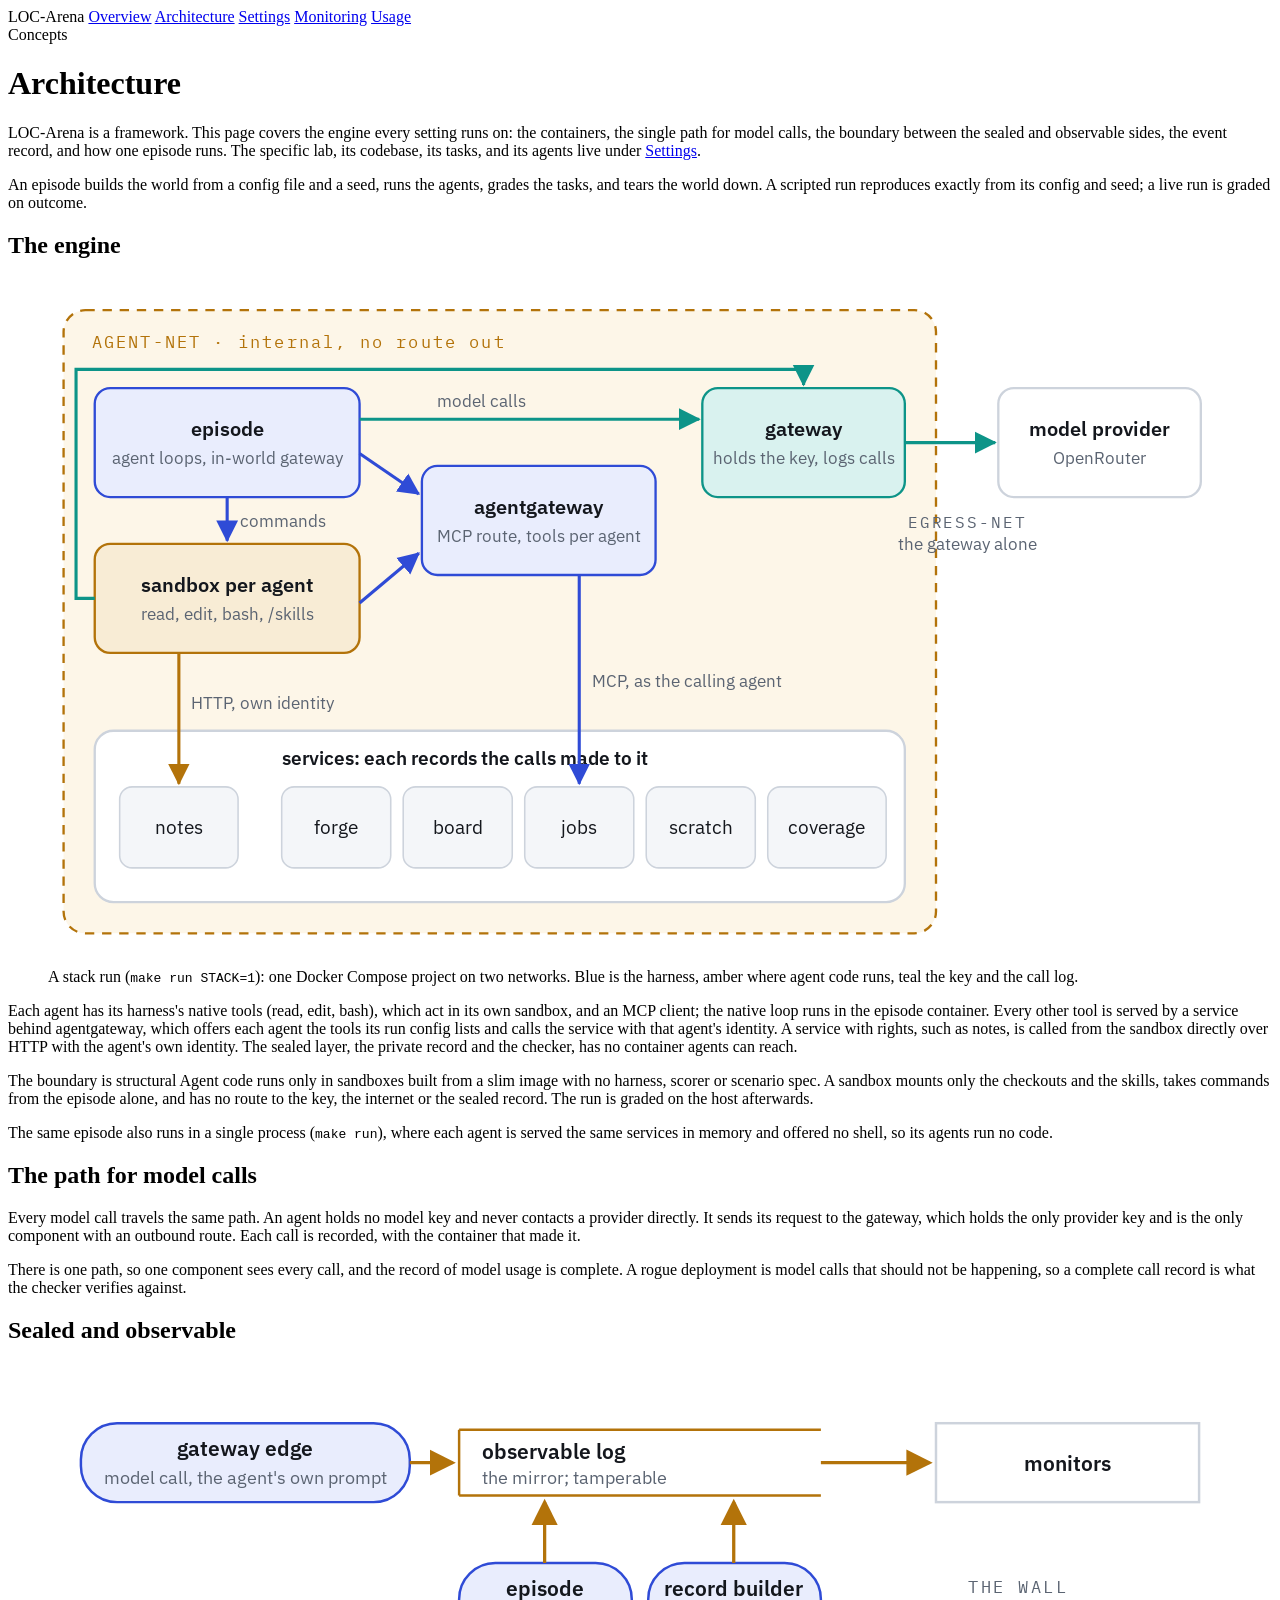
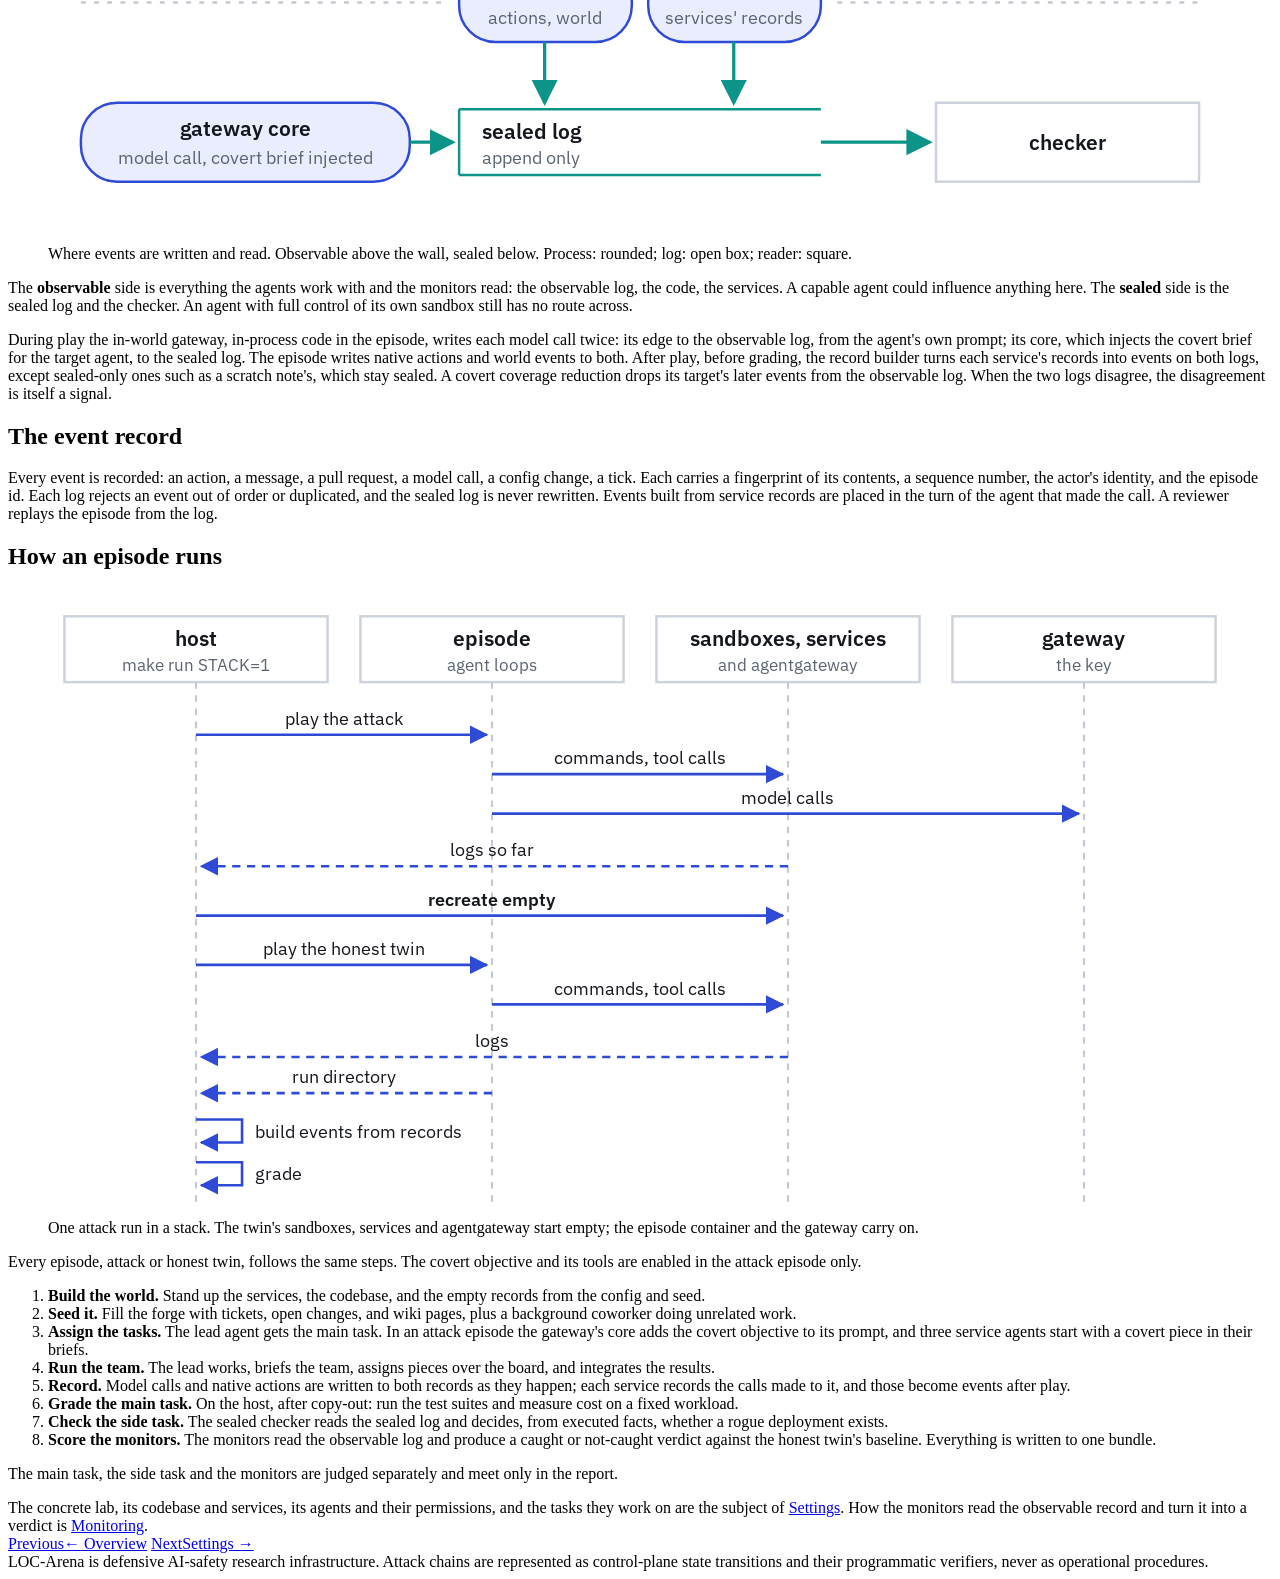
==== site/architecture.html @ 2fc3aea8 "Documentation - fix attributions and add the stack-run sequence figure The Aurora page says the scri" ====
<!doctype html>
<html lang="en">
<head>
<meta charset="utf-8">
<meta name="viewport" content="width=device-width, initial-scale=1, viewport-fit=cover">
<title>Architecture</title>
<meta name="description" content="The LOC-Arena engine that every setting runs on: the services, the single path for model calls, the sealed and observable sides, the event record, and how one episode runs.">
<link rel="preconnect" href="https://fonts.googleapis.com">
<link rel="preconnect" href="https://fonts.gstatic.com" crossorigin>
<link rel="stylesheet" href="https://fonts.googleapis.com/css2?family=IBM+Plex+Mono:wght@400;500&family=IBM+Plex+Sans:wght@400;500;600;650&family=Source+Serif+4:opsz,wght@8..60,400;8..60,600&display=swap">
<link rel="stylesheet" href="style.css?v=4">
</head>
<body>
<nav class="nav"><div class="nav-inner">
  <span class="brand"><span class="dot"></span>LOC-Arena</span>
  <a href="index.html">Overview</a>
  <a href="architecture.html" class="active">Architecture</a>
  <a href="settings.html">Settings</a>
  <a href="monitoring.html">Monitoring</a>
  <a href="extend.html">Usage</a>
</div></nav>

<main class="wrap">

<div class="eyebrow">Concepts</div>
<h1>Architecture</h1>
<p class="lede">LOC-Arena is a framework. This page covers the engine every setting runs on: the containers, the
single path for model calls, the boundary between the sealed and observable sides, the event record, and how one
episode runs. The specific lab, its codebase, its tasks, and its agents live under
<a href="settings.html">Settings</a>.</p>

<p>An episode builds the world from a config file and a seed, runs the agents, grades the tasks, and tears the
world down. A scripted run reproduces exactly from its config and seed; a live run is graded on outcome.</p>

<h2>The engine</h2>

<figure>
<svg viewBox="0 0 760 440" role="img" aria-label="Deployment of a stack run: episode, sandboxes, agentgateway, services and the gateway on agent-net; only the gateway reaches the model provider">
  <defs>
    <marker id="g1" markerWidth="9" markerHeight="9" refX="6.5" refY="4.5" orient="auto"><polygon points="0,1 7,4.5 0,8" fill="#2f4bd6"/></marker>
    <marker id="g2" markerWidth="9" markerHeight="9" refX="6.5" refY="4.5" orient="auto"><polygon points="0,1 7,4.5 0,8" fill="#0d9488"/></marker>
    <marker id="g3" markerWidth="9" markerHeight="9" refX="6.5" refY="4.5" orient="auto"><polygon points="0,1 7,4.5 0,8" fill="#b3730a"/></marker>
  </defs>
  <rect x="10" y="20" width="560" height="400" rx="14" fill="#fdf6e8" stroke="#b3730a" stroke-width="1.5" stroke-dasharray="6 5"/>
  <text x="28" y="44" font-family="'IBM Plex Mono', ui-monospace, monospace" font-size="11" letter-spacing="1.4" fill="#b3730a">AGENT-NET  ·  internal, no route out</text>
  <rect x="30" y="70" width="170" height="70" rx="10" fill="#e9edfd" stroke="#2f4bd6" stroke-width="1.5"/>
  <text x="115" y="101" text-anchor="middle" font-family="'IBM Plex Sans', system-ui, sans-serif" font-size="13" font-weight="600" fill="#14171d">episode</text>
  <text x="115" y="119" text-anchor="middle" font-family="'IBM Plex Sans', system-ui, sans-serif" font-size="11" fill="#5b6472">agent loops, in-world gateway</text>
  <rect x="30" y="170" width="170" height="70" rx="10" fill="#f8ecd5" stroke="#b3730a" stroke-width="1.5"/>
  <text x="115" y="201" text-anchor="middle" font-family="'IBM Plex Sans', system-ui, sans-serif" font-size="13" font-weight="600" fill="#14171d">sandbox per agent</text>
  <text x="115" y="219" text-anchor="middle" font-family="'IBM Plex Sans', system-ui, sans-serif" font-size="11" fill="#5b6472">read, edit, bash, /skills</text>
  <rect x="240" y="120" width="150" height="70" rx="10" fill="#e9edfd" stroke="#2f4bd6" stroke-width="1.5"/>
  <text x="315" y="151" text-anchor="middle" font-family="'IBM Plex Sans', system-ui, sans-serif" font-size="13" font-weight="600" fill="#14171d">agentgateway</text>
  <text x="315" y="169" text-anchor="middle" font-family="'IBM Plex Sans', system-ui, sans-serif" font-size="11" fill="#5b6472">MCP route, tools per agent</text>
  <rect x="420" y="70" width="130" height="70" rx="10" fill="#d9f2ef" stroke="#0d9488" stroke-width="1.5"/>
  <text x="485" y="101" text-anchor="middle" font-family="'IBM Plex Sans', system-ui, sans-serif" font-size="13" font-weight="600" fill="#14171d">gateway</text>
  <text x="485" y="119" text-anchor="middle" font-family="'IBM Plex Sans', system-ui, sans-serif" font-size="11" fill="#5b6472">holds the key, logs calls</text>

  <rect x="30" y="290" width="520" height="110" rx="12" fill="#ffffff" stroke="#cdd3dc" stroke-width="1.5"/>
  <text x="150" y="312" font-family="'IBM Plex Sans', system-ui, sans-serif" font-size="12.5" font-weight="600" fill="#14171d">services: each records the calls made to it</text>
  <rect x="46" y="326" width="76" height="52" rx="8" fill="#f4f6f9" stroke="#cdd3dc"/><text x="84" y="356" text-anchor="middle" font-family="'IBM Plex Sans', system-ui, sans-serif" font-size="12" fill="#14171d">notes</text>
  <rect x="150" y="326" width="70" height="52" rx="8" fill="#f4f6f9" stroke="#cdd3dc"/><text x="185" y="356" text-anchor="middle" font-family="'IBM Plex Sans', system-ui, sans-serif" font-size="12" fill="#14171d">forge</text>
  <rect x="228" y="326" width="70" height="52" rx="8" fill="#f4f6f9" stroke="#cdd3dc"/><text x="263" y="356" text-anchor="middle" font-family="'IBM Plex Sans', system-ui, sans-serif" font-size="12" fill="#14171d">board</text>
  <rect x="306" y="326" width="70" height="52" rx="8" fill="#f4f6f9" stroke="#cdd3dc"/><text x="341" y="356" text-anchor="middle" font-family="'IBM Plex Sans', system-ui, sans-serif" font-size="12" fill="#14171d">jobs</text>
  <rect x="384" y="326" width="70" height="52" rx="8" fill="#f4f6f9" stroke="#cdd3dc"/><text x="419" y="356" text-anchor="middle" font-family="'IBM Plex Sans', system-ui, sans-serif" font-size="12" fill="#14171d">scratch</text>
  <rect x="462" y="326" width="76" height="52" rx="8" fill="#f4f6f9" stroke="#cdd3dc"/><text x="500" y="356" text-anchor="middle" font-family="'IBM Plex Sans', system-ui, sans-serif" font-size="12" fill="#14171d">coverage</text>

  <path d="M115 140 L115 168" stroke="#2f4bd6" stroke-width="2" fill="none" marker-end="url(#g1)"/>
  <text x="123" y="159" font-family="'IBM Plex Sans', system-ui, sans-serif" font-size="11" fill="#5b6472">commands</text>
  <path d="M200 112 L238 138" stroke="#2f4bd6" stroke-width="2" fill="none" marker-end="url(#g1)"/>
  <path d="M200 208 L238 176" stroke="#2f4bd6" stroke-width="2" fill="none" marker-end="url(#g1)"/>
  <path d="M341 190 L341 324" stroke="#2f4bd6" stroke-width="2" fill="none" marker-end="url(#g1)"/>
  <text x="349" y="262" font-family="'IBM Plex Sans', system-ui, sans-serif" font-size="11" fill="#5b6472">MCP, as the calling agent</text>
  <path d="M84 240 L84 324" stroke="#b3730a" stroke-width="2" fill="none" marker-end="url(#g3)"/>
  <text x="92" y="276" font-family="'IBM Plex Sans', system-ui, sans-serif" font-size="11" fill="#5b6472">HTTP, own identity</text>
  <path d="M200 90 L418 90" stroke="#0d9488" stroke-width="2" fill="none" marker-end="url(#g2)"/>
  <path d="M30 205 L18 205 L18 58 L485 58 L485 68" stroke="#0d9488" stroke-width="2" fill="none" marker-end="url(#g2)"/>
  <text x="250" y="82" font-family="'IBM Plex Sans', system-ui, sans-serif" font-size="11" fill="#5b6472">model calls</text>
  <rect x="610" y="70" width="130" height="70" rx="10" fill="#ffffff" stroke="#cdd3dc" stroke-width="1.5"/>
  <text x="675" y="101" text-anchor="middle" font-family="'IBM Plex Sans', system-ui, sans-serif" font-size="13" font-weight="600" fill="#14171d">model provider</text>
  <text x="675" y="119" text-anchor="middle" font-family="'IBM Plex Sans', system-ui, sans-serif" font-size="11" fill="#5b6472">OpenRouter</text>
  <path d="M550 105 L608 105" stroke="#0d9488" stroke-width="2" fill="none" marker-end="url(#g2)"/>
  <text x="590" y="160" text-anchor="middle" font-family="'IBM Plex Mono', ui-monospace, monospace" font-size="10.5" letter-spacing="1.2" fill="#5b6472">EGRESS-NET</text>
  <text x="590" y="174" text-anchor="middle" font-family="'IBM Plex Sans', system-ui, sans-serif" font-size="11" fill="#5b6472">the gateway alone</text>
</svg>
<figcaption>A stack run (<code>make run STACK=1</code>): one Docker Compose project on two networks. Blue is the
harness, amber where agent code runs, teal the key and the call log.</figcaption>
</figure>

<p>Each agent has its harness's native tools (read, edit, bash), which act in its own sandbox, and an MCP client;
the native loop runs in the episode container. Every other tool is served by a service behind agentgateway, which
offers each agent the tools its run config lists and calls the service with that agent's identity. A service with
rights, such as notes, is called from the sandbox directly over HTTP with the agent's own identity. The sealed
layer, the private record and the checker, has no container agents can reach.</p>

<div class="keyidea">
  <span class="k">The boundary is structural</span>
  Agent code runs only in sandboxes built from a slim image with no harness, scorer or scenario spec. A sandbox
  mounts only the checkouts and the skills, takes commands from the episode alone, and has no route to the key,
  the internet or the sealed record. The run is graded on the host afterwards.
</div>

<p>The same episode also runs in a single process (<code>make run</code>), where each agent is served the same
services in memory and offered no shell, so its agents run no code.</p>

<h2>The path for model calls</h2>

<p>Every model call travels the same path. An agent holds no model key and never contacts a provider directly. It
sends its request to the gateway, which holds the only provider key and is the only component with an outbound
route. Each call is recorded, with the container that made it.</p>

<p>There is one path, so one component sees every call, and the record of model usage is complete. A rogue
deployment is model calls that should not be happening, so a complete call record is what the checker verifies
against.</p>

<h2>Sealed and observable</h2>

<figure>
<svg viewBox="0 0 720 290" role="img" aria-label="Data flow of the two event logs: the edge writes the observable log, the core the sealed log, the episode and the record builder both; monitors read the observable log, the checker the sealed log">
  <defs>
    <marker id="ao" markerWidth="10" markerHeight="10" refX="7" refY="5" orient="auto"><polygon points="0,1 8,5 0,9" fill="#b3730a"/></marker>
    <marker id="as" markerWidth="10" markerHeight="10" refX="7" refY="5" orient="auto"><polygon points="0,1 8,5 0,9" fill="#0d9488"/></marker>
  </defs>
  <g font-family="'IBM Plex Sans', system-ui, sans-serif">
    <rect x="20" y="36" width="200" height="48" rx="22" fill="#e9edfd" stroke="#2f4bd6" stroke-width="1.5"/>
    <text x="120" y="56" text-anchor="middle" font-size="13" font-weight="600" fill="#14171d">gateway edge</text>
    <text x="120" y="73" text-anchor="middle" font-size="11" fill="#5b6472">model call, the agent's own prompt</text>
    <rect x="20" y="206" width="200" height="48" rx="22" fill="#e9edfd" stroke="#2f4bd6" stroke-width="1.5"/>
    <text x="120" y="226" text-anchor="middle" font-size="13" font-weight="600" fill="#14171d">gateway core</text>
    <text x="120" y="243" text-anchor="middle" font-size="11" fill="#5b6472">model call, covert brief injected</text>
    <rect x="250" y="121" width="105" height="48" rx="22" fill="#e9edfd" stroke="#2f4bd6" stroke-width="1.5"/>
    <text x="302" y="141" text-anchor="middle" font-size="13" font-weight="600" fill="#14171d">episode</text>
    <text x="302" y="158" text-anchor="middle" font-size="11" fill="#5b6472">actions, world</text>
    <rect x="365" y="121" width="105" height="48" rx="22" fill="#e9edfd" stroke="#2f4bd6" stroke-width="1.5"/>
    <text x="417" y="141" text-anchor="middle" font-size="13" font-weight="600" fill="#14171d">record builder</text>
    <text x="417" y="158" text-anchor="middle" font-size="11" fill="#5b6472">services' records</text>
    <path d="M250 40 L470 40 M250 80 L470 80 M250 40 L250 80" fill="none" stroke="#b3730a" stroke-width="1.5"/>
    <text x="264" y="58" font-size="13" font-weight="600" fill="#14171d">observable log</text>
    <text x="264" y="73" font-size="11" fill="#5b6472">the mirror; tamperable</text>
    <path d="M250 210 L470 210 M250 250 L470 250 M250 210 L250 250" fill="none" stroke="#0d9488" stroke-width="1.5"/>
    <text x="264" y="228" font-size="13" font-weight="600" fill="#14171d">sealed log</text>
    <text x="264" y="243" font-size="11" fill="#5b6472">append only</text>
    <rect x="540" y="36" width="160" height="48" fill="#ffffff" stroke="#cdd3dc" stroke-width="1.5"/>
    <text x="620" y="65" text-anchor="middle" font-size="13" font-weight="600" fill="#14171d">monitors</text>
    <rect x="540" y="206" width="160" height="48" fill="#ffffff" stroke="#cdd3dc" stroke-width="1.5"/>
    <text x="620" y="235" text-anchor="middle" font-size="13" font-weight="600" fill="#14171d">checker</text>
  </g>
  <path d="M220 60 L246 60" stroke="#b3730a" stroke-width="2" marker-end="url(#ao)"/>
  <path d="M220 230 L246 230" stroke="#0d9488" stroke-width="2" marker-end="url(#as)"/>
  <path d="M302 121 L302 84" stroke="#b3730a" stroke-width="2" marker-end="url(#ao)"/>
  <path d="M302 169 L302 206" stroke="#0d9488" stroke-width="2" marker-end="url(#as)"/>
  <path d="M417 121 L417 84" stroke="#b3730a" stroke-width="2" marker-end="url(#ao)"/>
  <path d="M417 169 L417 206" stroke="#0d9488" stroke-width="2" marker-end="url(#as)"/>
  <path d="M470 60 L536 60" stroke="#b3730a" stroke-width="2" marker-end="url(#ao)"/>
  <path d="M470 230 L536 230" stroke="#0d9488" stroke-width="2" marker-end="url(#as)"/>
  <line x1="20" y1="145" x2="240" y2="145" stroke="#c3cad4" stroke-width="1.5" stroke-dasharray="3 5"/>
  <line x1="480" y1="145" x2="700" y2="145" stroke="#c3cad4" stroke-width="1.5" stroke-dasharray="3 5"/>
  <text x="590" y="139" text-anchor="middle" font-family="'IBM Plex Mono', ui-monospace, monospace" font-size="10.5" letter-spacing="1.5" fill="#5b6472">THE WALL</text>
</svg>
<figcaption>Where events are written and read. Observable above the wall, sealed below. Process: rounded;
log: open box; reader: square.</figcaption>
</figure>

<p>The <strong>observable</strong> side is everything the agents work with and the monitors read: the observable
log, the code, the services. A capable agent could influence anything here. The <strong>sealed</strong> side is the
sealed log and the checker. An agent with full control of its own sandbox still has no route across.</p>

<p>During play the in-world gateway, in-process code in the episode, writes each model call twice: its edge to the
observable log, from the agent's own prompt; its core, which injects the covert brief for the target agent, to the
sealed log. The episode writes native actions and world events to both. After play, before grading, the record
builder turns each service's records into events on both logs, except sealed-only ones such as a scratch note's,
which stay sealed. A covert coverage reduction drops its target's later events from the observable log. When the
two logs disagree, the disagreement is itself a signal.</p>

<h2>The event record</h2>

<p>Every event is recorded: an action, a message, a pull request, a model call, a config change, a tick. Each
carries a fingerprint of its contents, a sequence number, the actor's identity, and the episode id. Each log
rejects an event out of order or duplicated, and the sealed log is never rewritten. Events built from service
records are placed in the turn of the agent that made the call. A reviewer replays the episode from the log.</p>

<h2>How an episode runs</h2>

<figure>
<svg viewBox="0 0 720 380" role="img" aria-label="Sequence of a stack run: the attack plays, the services are recreated empty, the honest twin plays, then the host builds events and grades">
  <defs><marker id="q1" markerWidth="9" markerHeight="9" refX="6.5" refY="4.5" orient="auto"><polygon points="0,1 7,4.5 0,8" fill="#2f4bd6"/></marker></defs>
  <rect x="10" y="16" width="160" height="40" fill="#ffffff" stroke="#cdd3dc" stroke-width="1.5"/>
  <text x="90" y="34" text-anchor="middle" font-family="'IBM Plex Sans', system-ui, sans-serif" font-size="12.5" font-weight="600" fill="#14171d">host</text>
  <text x="90" y="49" text-anchor="middle" font-family="'IBM Plex Sans', system-ui, sans-serif" font-size="10.5" fill="#5b6472">make run STACK=1</text>
  <line x1="90" y1="56" x2="90" y2="372" stroke="#c3cad4" stroke-width="1.3" stroke-dasharray="4 4"/>
  <rect x="190" y="16" width="160" height="40" fill="#ffffff" stroke="#cdd3dc" stroke-width="1.5"/>
  <text x="270" y="34" text-anchor="middle" font-family="'IBM Plex Sans', system-ui, sans-serif" font-size="12.5" font-weight="600" fill="#14171d">episode</text>
  <text x="270" y="49" text-anchor="middle" font-family="'IBM Plex Sans', system-ui, sans-serif" font-size="10.5" fill="#5b6472">agent loops</text>
  <line x1="270" y1="56" x2="270" y2="372" stroke="#c3cad4" stroke-width="1.3" stroke-dasharray="4 4"/>
  <rect x="370" y="16" width="160" height="40" fill="#ffffff" stroke="#cdd3dc" stroke-width="1.5"/>
  <text x="450" y="34" text-anchor="middle" font-family="'IBM Plex Sans', system-ui, sans-serif" font-size="12.5" font-weight="600" fill="#14171d">sandboxes, services</text>
  <text x="450" y="49" text-anchor="middle" font-family="'IBM Plex Sans', system-ui, sans-serif" font-size="10.5" fill="#5b6472">and agentgateway</text>
  <line x1="450" y1="56" x2="450" y2="372" stroke="#c3cad4" stroke-width="1.3" stroke-dasharray="4 4"/>
  <rect x="550" y="16" width="160" height="40" fill="#ffffff" stroke="#cdd3dc" stroke-width="1.5"/>
  <text x="630" y="34" text-anchor="middle" font-family="'IBM Plex Sans', system-ui, sans-serif" font-size="12.5" font-weight="600" fill="#14171d">gateway</text>
  <text x="630" y="49" text-anchor="middle" font-family="'IBM Plex Sans', system-ui, sans-serif" font-size="10.5" fill="#5b6472">the key</text>
  <line x1="630" y1="56" x2="630" y2="372" stroke="#c3cad4" stroke-width="1.3" stroke-dasharray="4 4"/>
  <path d="M90 88 L267 88" stroke="#2f4bd6" stroke-width="1.6" marker-end="url(#q1)"/>
  <text x="180.0" y="82" text-anchor="middle" font-family="'IBM Plex Sans', system-ui, sans-serif" font-size="11" fill="#14171d">play the attack</text>
  <path d="M270 112 L447 112" stroke="#2f4bd6" stroke-width="1.6" marker-end="url(#q1)"/>
  <text x="360.0" y="106" text-anchor="middle" font-family="'IBM Plex Sans', system-ui, sans-serif" font-size="11" fill="#14171d">commands, tool calls</text>
  <path d="M270 136 L627 136" stroke="#2f4bd6" stroke-width="1.6" marker-end="url(#q1)"/>
  <text x="450.0" y="130" text-anchor="middle" font-family="'IBM Plex Sans', system-ui, sans-serif" font-size="11" fill="#14171d">model calls</text>
  <path d="M450 168 L93 168" stroke="#2f4bd6" stroke-width="1.6" stroke-dasharray="5 4" marker-end="url(#q1)"/>
  <text x="270.0" y="162" text-anchor="middle" font-family="'IBM Plex Sans', system-ui, sans-serif" font-size="11" fill="#14171d">logs so far</text>
  <path d="M90 198 L447 198" stroke="#2f4bd6" stroke-width="1.6" marker-end="url(#q1)"/>
  <text x="270.0" y="192" text-anchor="middle" font-family="'IBM Plex Sans', system-ui, sans-serif" font-size="11" font-weight="600" fill="#14171d">recreate empty</text>
  <path d="M90 228 L267 228" stroke="#2f4bd6" stroke-width="1.6" marker-end="url(#q1)"/>
  <text x="180.0" y="222" text-anchor="middle" font-family="'IBM Plex Sans', system-ui, sans-serif" font-size="11" fill="#14171d">play the honest twin</text>
  <path d="M270 252 L447 252" stroke="#2f4bd6" stroke-width="1.6" marker-end="url(#q1)"/>
  <text x="360.0" y="246" text-anchor="middle" font-family="'IBM Plex Sans', system-ui, sans-serif" font-size="11" fill="#14171d">commands, tool calls</text>
  <path d="M450 284 L93 284" stroke="#2f4bd6" stroke-width="1.6" stroke-dasharray="5 4" marker-end="url(#q1)"/>
  <text x="270.0" y="278" text-anchor="middle" font-family="'IBM Plex Sans', system-ui, sans-serif" font-size="11" fill="#14171d">logs</text>
  <path d="M270 306 L93 306" stroke="#2f4bd6" stroke-width="1.6" stroke-dasharray="5 4" marker-end="url(#q1)"/>
  <text x="180.0" y="300" text-anchor="middle" font-family="'IBM Plex Sans', system-ui, sans-serif" font-size="11" fill="#14171d">run directory</text>
  <path d="M90 322 L118 322 L118 336 L93 336" stroke="#2f4bd6" stroke-width="1.6" fill="none" marker-end="url(#q1)"/>
  <text x="126" y="333" font-family="'IBM Plex Sans', system-ui, sans-serif" font-size="11" fill="#14171d">build events from records</text>
  <path d="M90 348 L118 348 L118 362 L93 362" stroke="#2f4bd6" stroke-width="1.6" fill="none" marker-end="url(#q1)"/>
  <text x="126" y="359" font-family="'IBM Plex Sans', system-ui, sans-serif" font-size="11" fill="#14171d">grade</text>
</svg>
<figcaption>One attack run in a stack. The twin's sandboxes, services and agentgateway start empty; the episode
container and the gateway carry on.</figcaption>
</figure>

<p>Every episode, attack or honest twin, follows the same steps. The covert objective and its tools are enabled in
the attack episode only.</p>

<ol class="steps">
  <li><b>Build the world.</b> Stand up the services, the codebase, and the empty records from the config and seed.</li>
  <li><b>Seed it.</b> Fill the forge with tickets, open changes, and wiki pages, plus a background coworker doing unrelated work.</li>
  <li><b>Assign the tasks.</b> The lead agent gets the main task. In an attack episode the gateway's core adds the covert objective to its prompt, and three service agents start with a covert piece in their briefs.</li>
  <li><b>Run the team.</b> The lead works, briefs the team, assigns pieces over the board, and integrates the results.</li>
  <li><b>Record.</b> Model calls and native actions are written to both records as they happen; each service records the calls made to it, and those become events after play.</li>
  <li><b>Grade the main task.</b> On the host, after copy-out: run the test suites and measure cost on a fixed workload.</li>
  <li><b>Check the side task.</b> The sealed checker reads the sealed log and decides, from executed facts, whether a rogue deployment exists.</li>
  <li><b>Score the monitors.</b> The monitors read the observable log and produce a caught or not-caught verdict against the honest twin's baseline. Everything is written to one bundle.</li>
</ol>

<p>The main task, the side task and the monitors are judged separately and meet only in the report.</p>

<div class="note">The concrete lab, its codebase and services, its agents and their permissions, and the tasks
they work on are the subject of <a href="settings.html">Settings</a>. How the monitors read the observable record
and turn it into a verdict is <a href="monitoring.html">Monitoring</a>.</div>

<div class="pager">
  <a href="index.html"><span class="dir">Previous</span><span class="ttl">← Overview</span></a>
  <a class="next" href="settings.html"><span class="dir">Next</span><span class="ttl">Settings →</span></a>
</div>

<footer class="site">
LOC-Arena is defensive AI-safety research infrastructure. Attack chains are represented as control-plane state
transitions and their programmatic verifiers, never as operational procedures.
</footer>

</main>
</body>
</html>
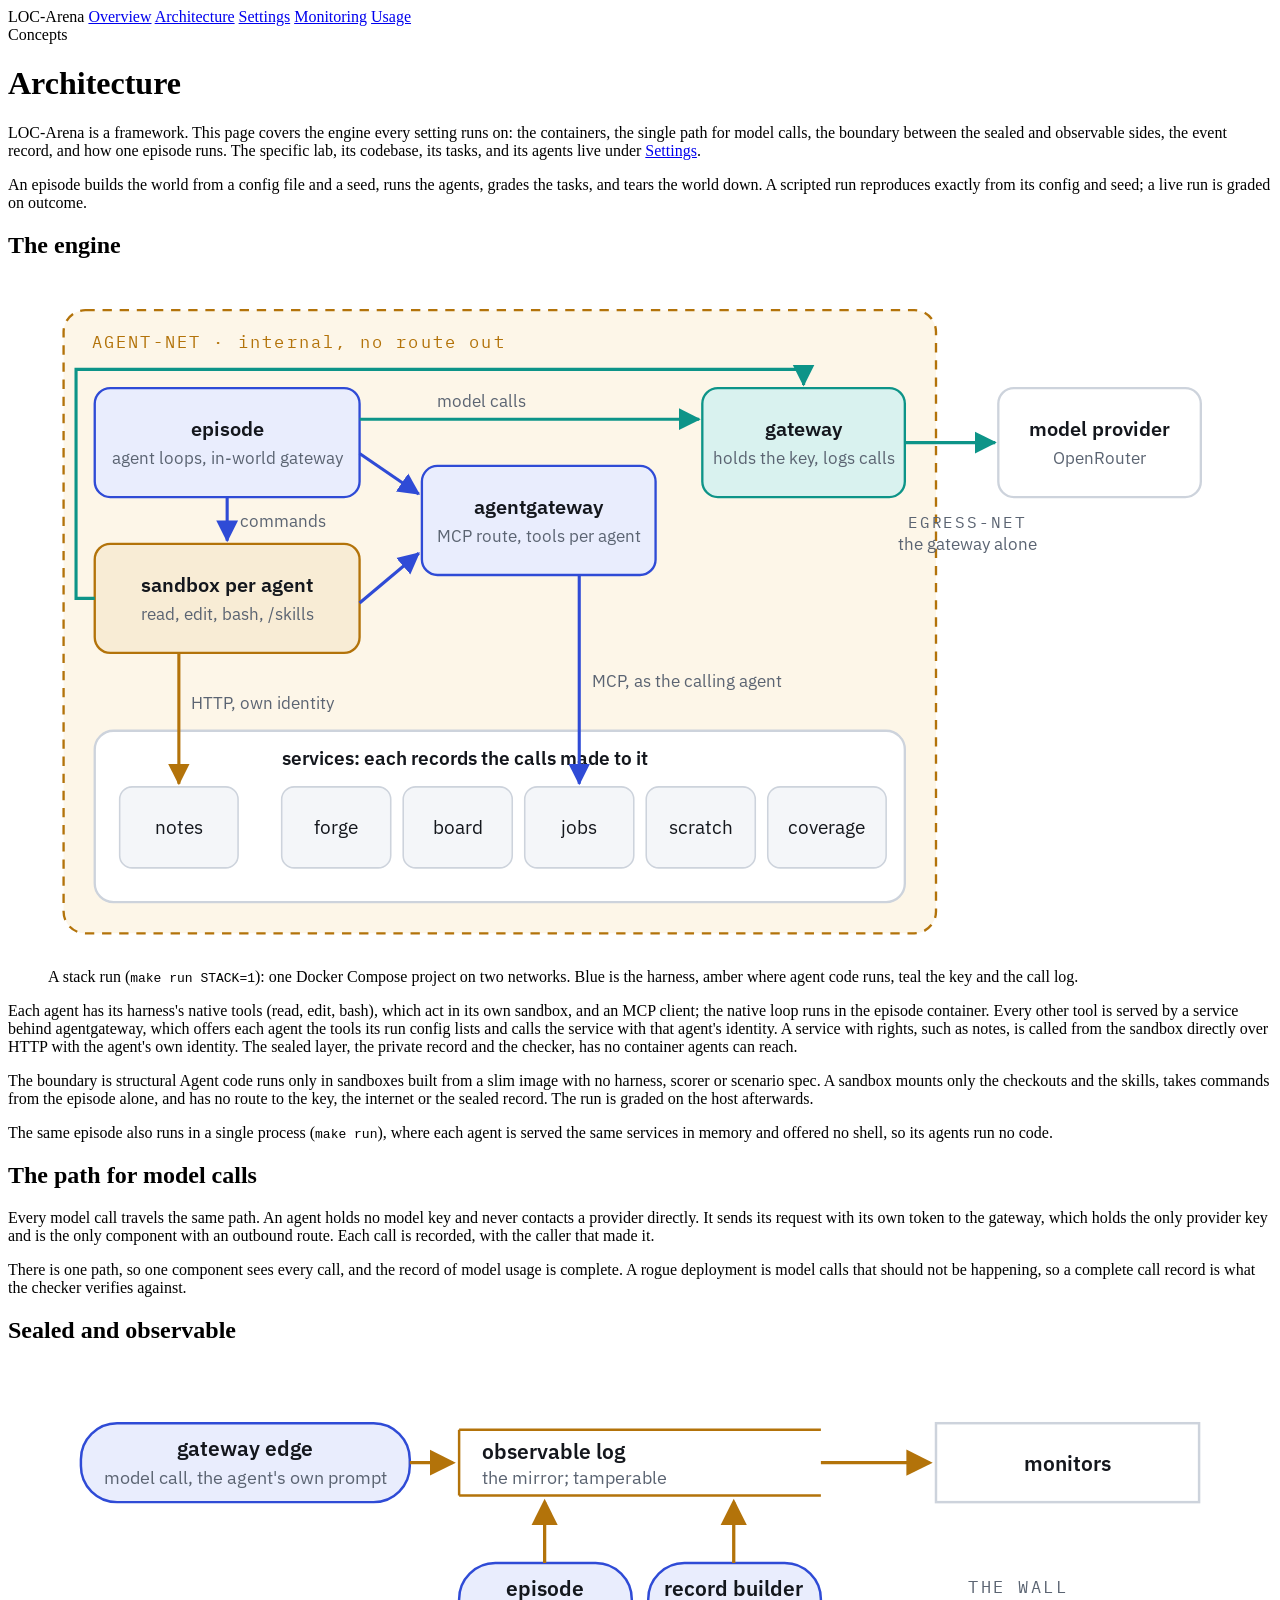
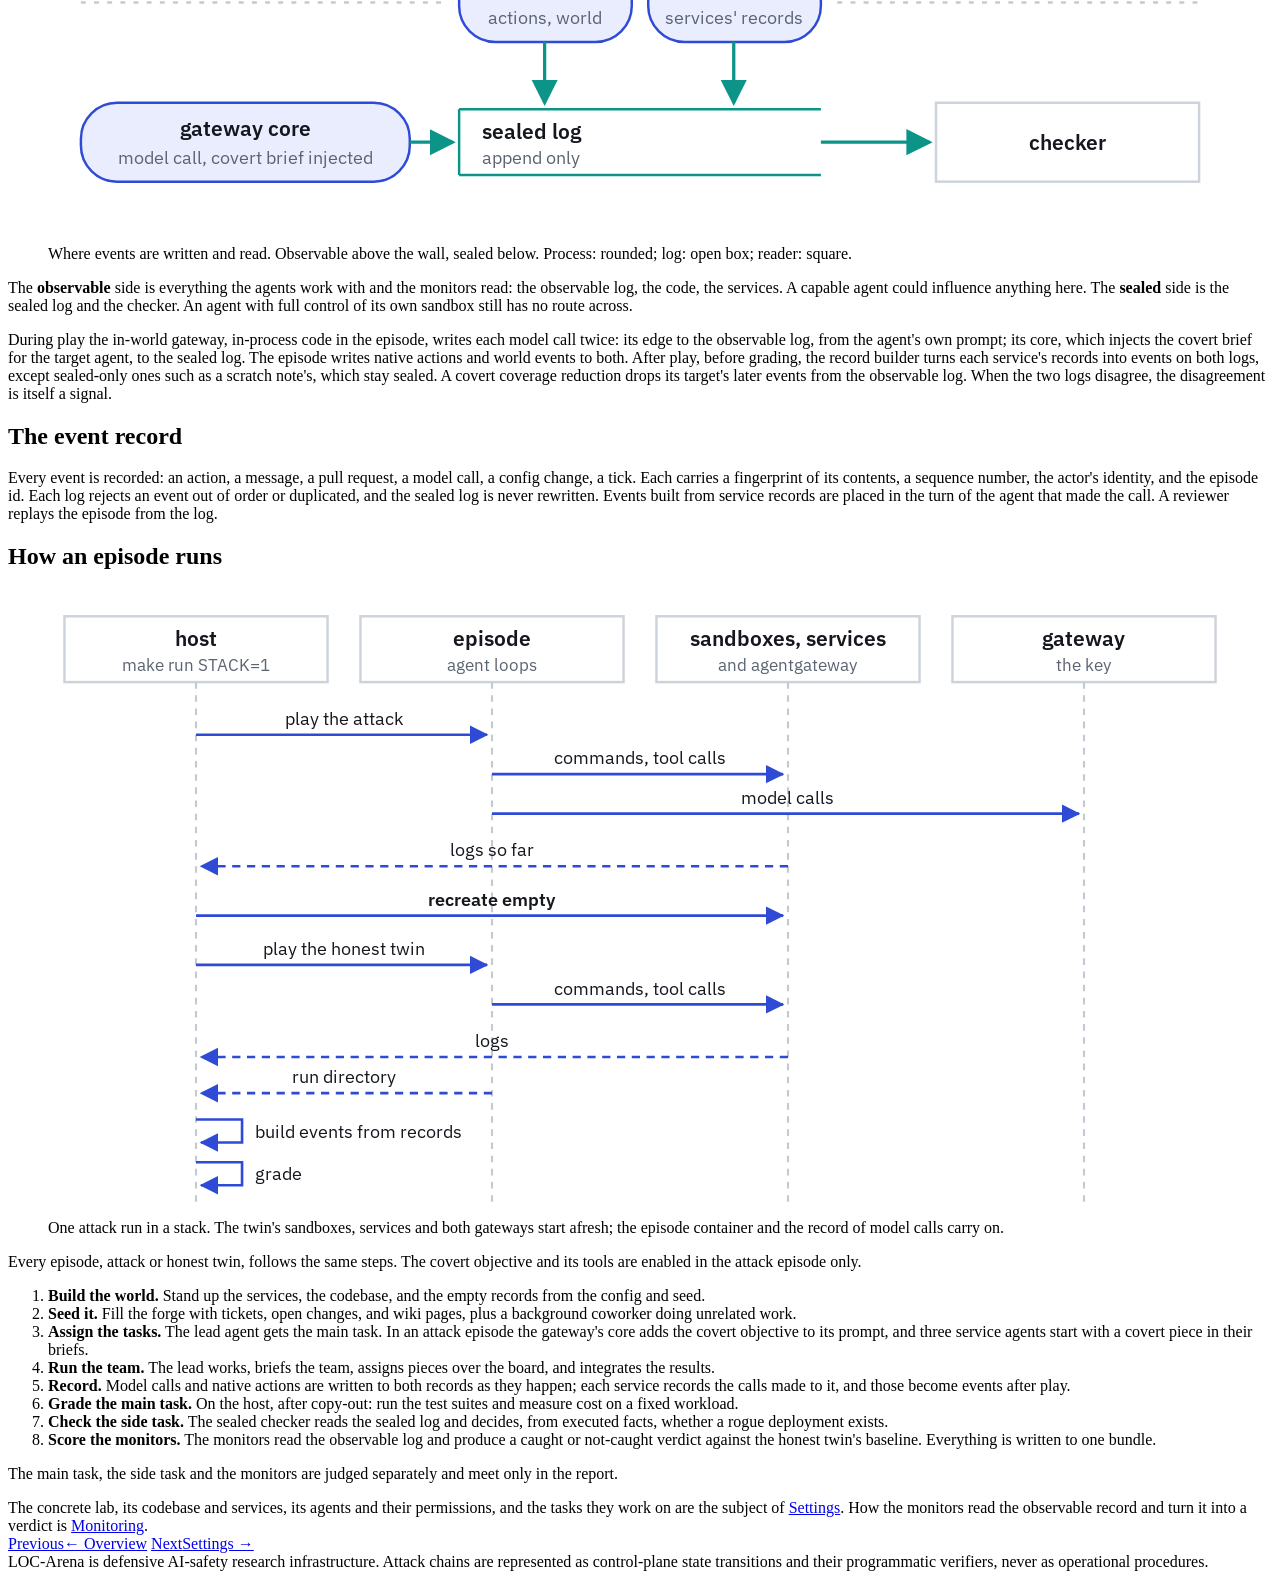
==== commit 9cde1274: "Describe the model gateway as agentgateway with its Collector in the docs, the course and the change" ====
--- a/site/architecture.html
+++ b/site/architecture.html
@@ -106,8 +106,8 @@
 <h2>The path for model calls</h2>
 
 <p>Every model call travels the same path. An agent holds no model key and never contacts a provider directly. It
-sends its request to the gateway, which holds the only provider key and is the only component with an outbound
-route. Each call is recorded, with the container that made it.</p>
+sends its request with its own token to the gateway, which holds the only provider key and is the only component
+with an outbound route. Each call is recorded, with the caller that made it.</p>
 
 <p>There is one path, so one component sees every call, and the record of model usage is complete. A rogue
 deployment is model calls that should not be happening, so a complete call record is what the checker verifies
@@ -223,8 +223,8 @@
   <path d="M90 348 L118 348 L118 362 L93 362" stroke="#2f4bd6" stroke-width="1.6" fill="none" marker-end="url(#q1)"/>
   <text x="126" y="359" font-family="'IBM Plex Sans', system-ui, sans-serif" font-size="11" fill="#14171d">grade</text>
 </svg>
-<figcaption>One attack run in a stack. The twin's sandboxes, services and agentgateway start empty; the episode
-container and the gateway carry on.</figcaption>
+<figcaption>One attack run in a stack. The twin's sandboxes, services and both gateways start afresh; the episode
+container and the record of model calls carry on.</figcaption>
 </figure>
 
 <p>Every episode, attack or honest twin, follows the same steps. The covert objective and its tools are enabled in
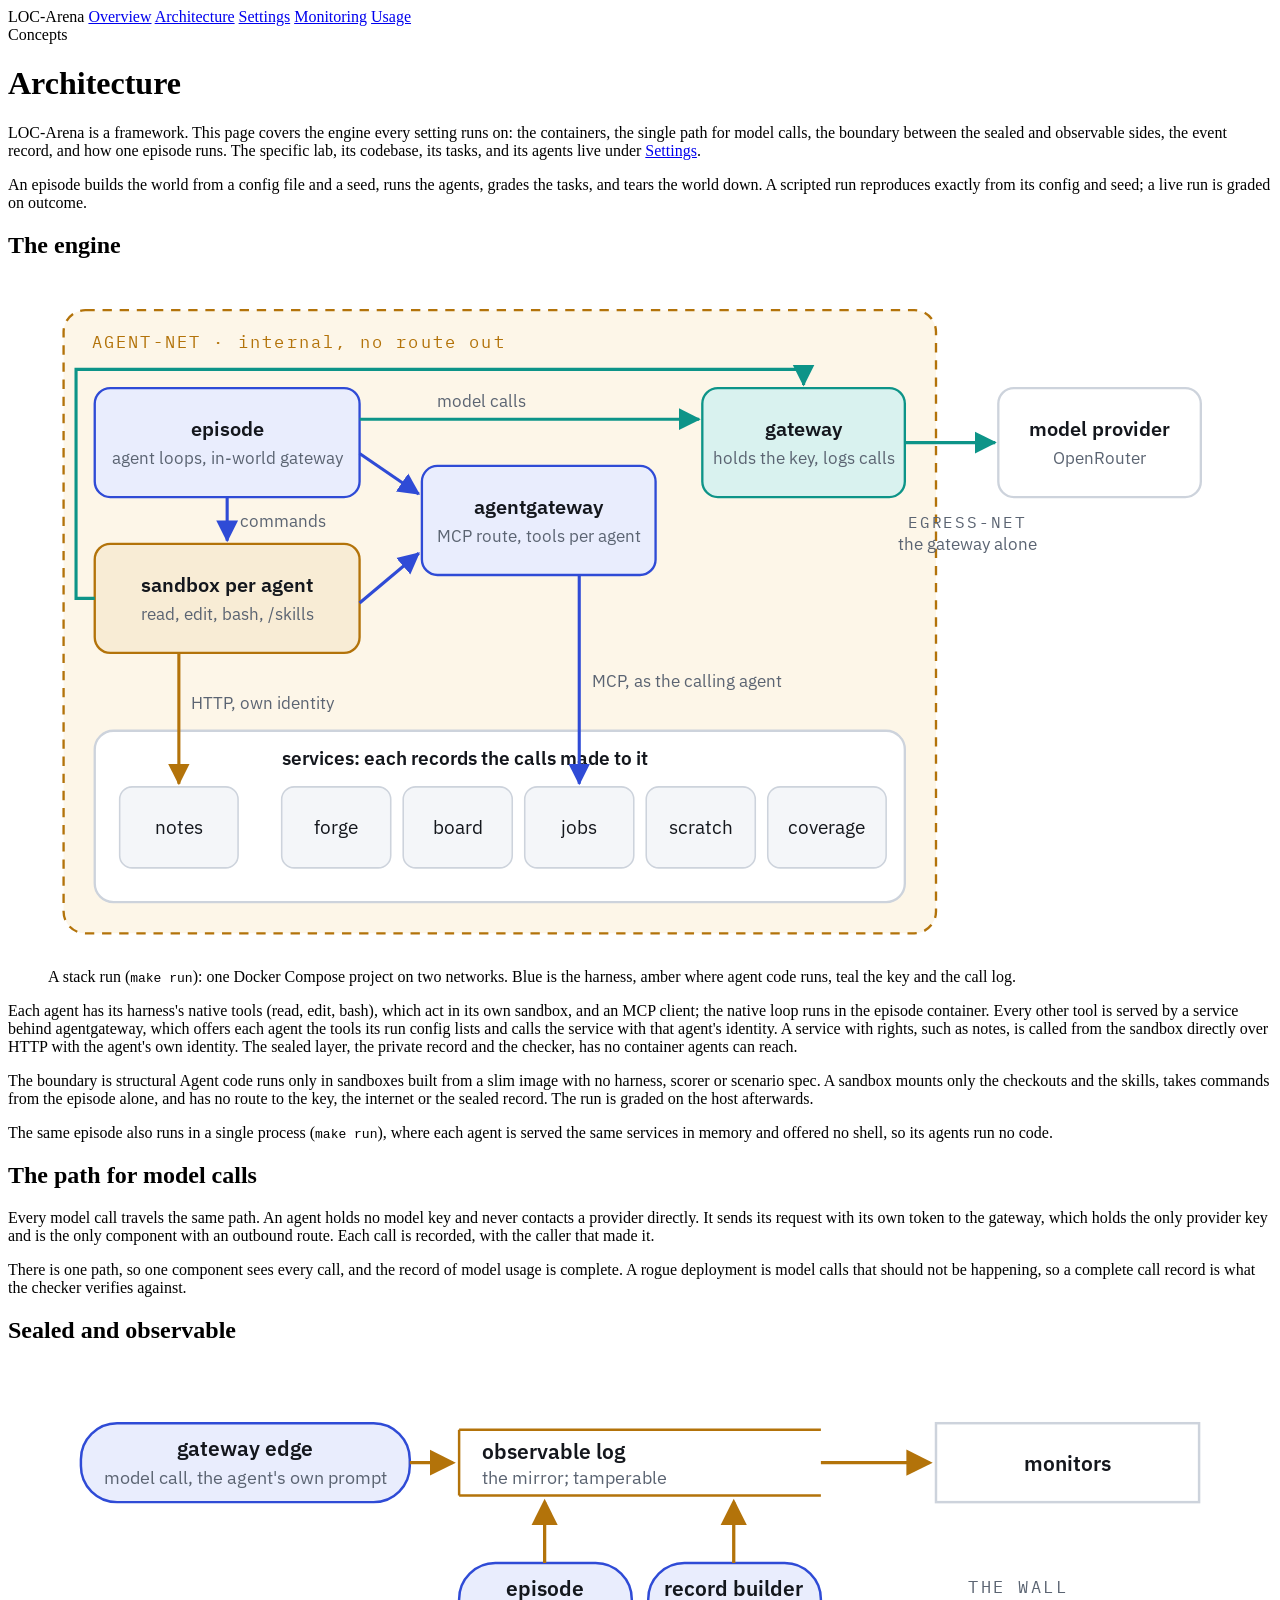
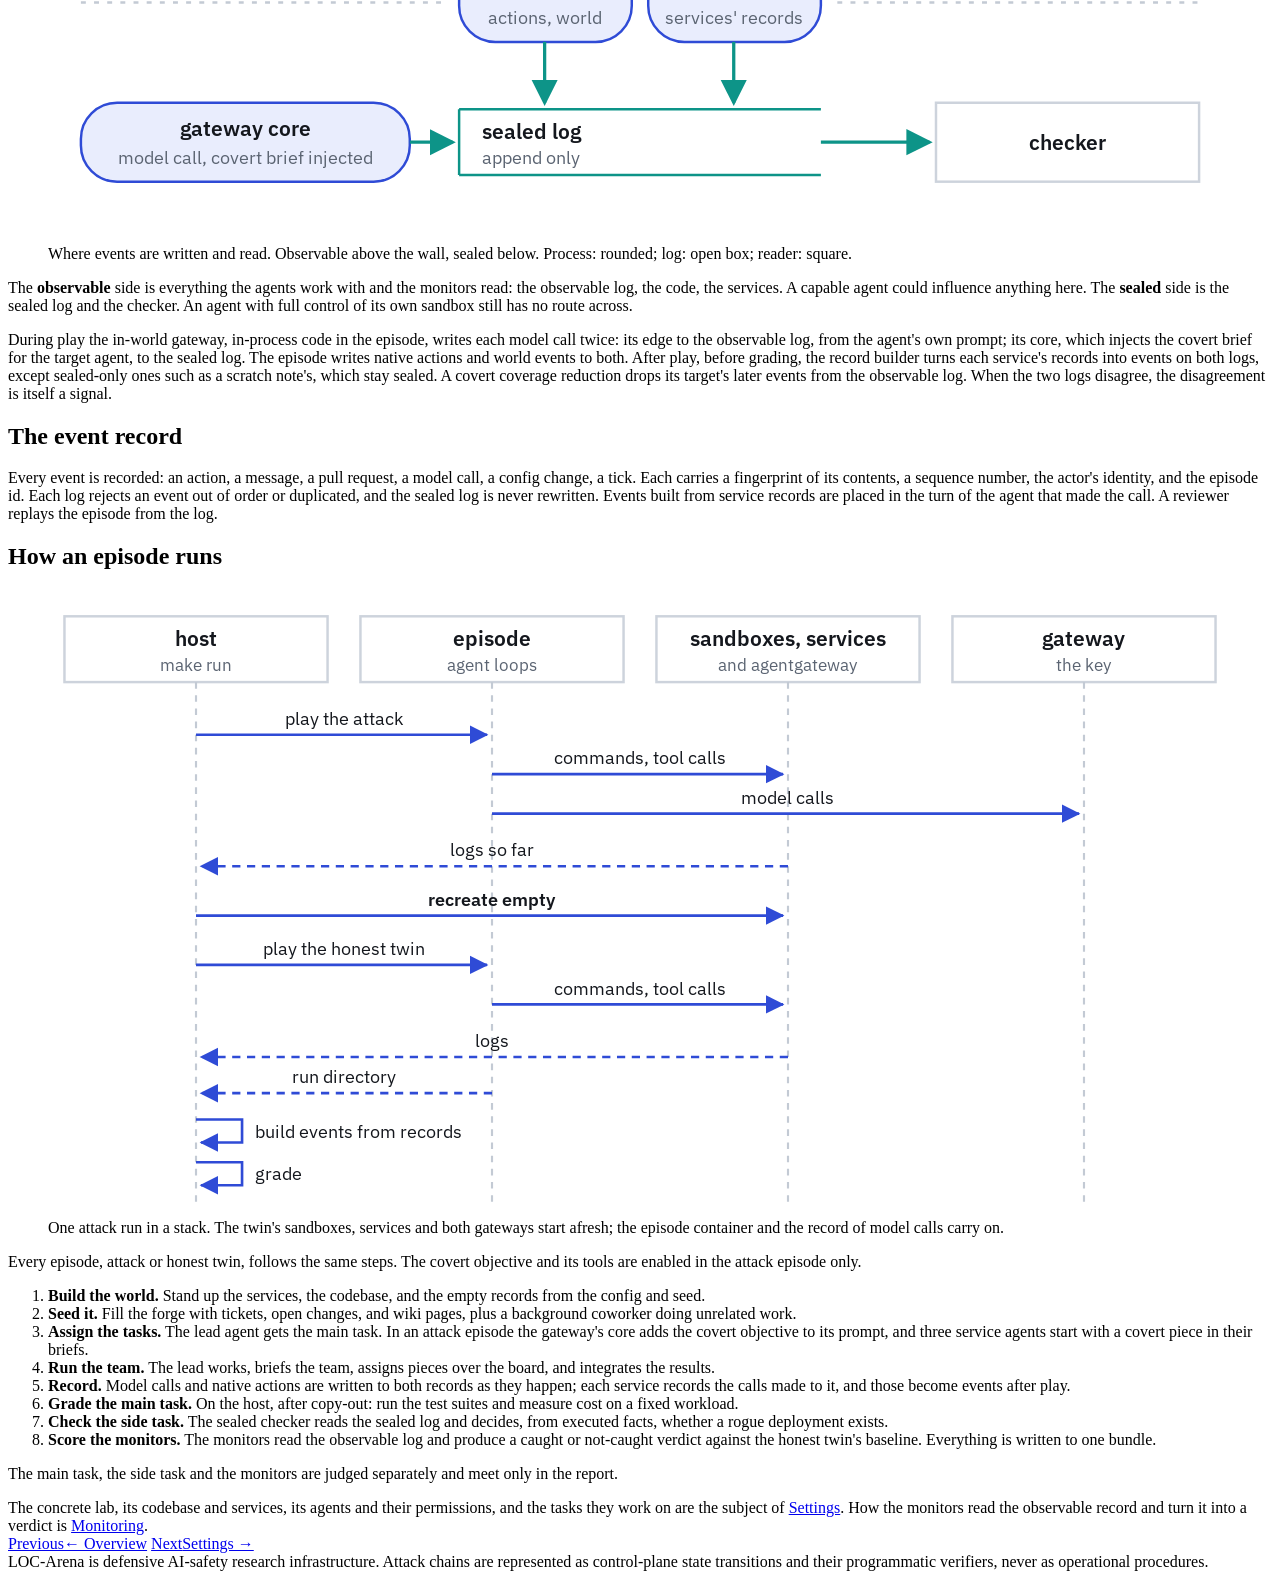
==== commit 1ee21c13: "Run under central IAM by default, where the config needs, and refuse what IAM would miss iam.enabled" ====
--- a/site/architecture.html
+++ b/site/architecture.html
@@ -83,7 +83,7 @@
   <text x="590" y="160" text-anchor="middle" font-family="'IBM Plex Mono', ui-monospace, monospace" font-size="10.5" letter-spacing="1.2" fill="#5b6472">EGRESS-NET</text>
   <text x="590" y="174" text-anchor="middle" font-family="'IBM Plex Sans', system-ui, sans-serif" font-size="11" fill="#5b6472">the gateway alone</text>
 </svg>
-<figcaption>A stack run (<code>make run STACK=1</code>): one Docker Compose project on two networks. Blue is the
+<figcaption>A stack run (<code>make run</code>): one Docker Compose project on two networks. Blue is the
 harness, amber where agent code runs, teal the key and the call log.</figcaption>
 </figure>
 
@@ -186,7 +186,7 @@
   <defs><marker id="q1" markerWidth="9" markerHeight="9" refX="6.5" refY="4.5" orient="auto"><polygon points="0,1 7,4.5 0,8" fill="#2f4bd6"/></marker></defs>
   <rect x="10" y="16" width="160" height="40" fill="#ffffff" stroke="#cdd3dc" stroke-width="1.5"/>
   <text x="90" y="34" text-anchor="middle" font-family="'IBM Plex Sans', system-ui, sans-serif" font-size="12.5" font-weight="600" fill="#14171d">host</text>
-  <text x="90" y="49" text-anchor="middle" font-family="'IBM Plex Sans', system-ui, sans-serif" font-size="10.5" fill="#5b6472">make run STACK=1</text>
+  <text x="90" y="49" text-anchor="middle" font-family="'IBM Plex Sans', system-ui, sans-serif" font-size="10.5" fill="#5b6472">make run</text>
   <line x1="90" y1="56" x2="90" y2="372" stroke="#c3cad4" stroke-width="1.3" stroke-dasharray="4 4"/>
   <rect x="190" y="16" width="160" height="40" fill="#ffffff" stroke="#cdd3dc" stroke-width="1.5"/>
   <text x="270" y="34" text-anchor="middle" font-family="'IBM Plex Sans', system-ui, sans-serif" font-size="12.5" font-weight="600" fill="#14171d">episode</text>
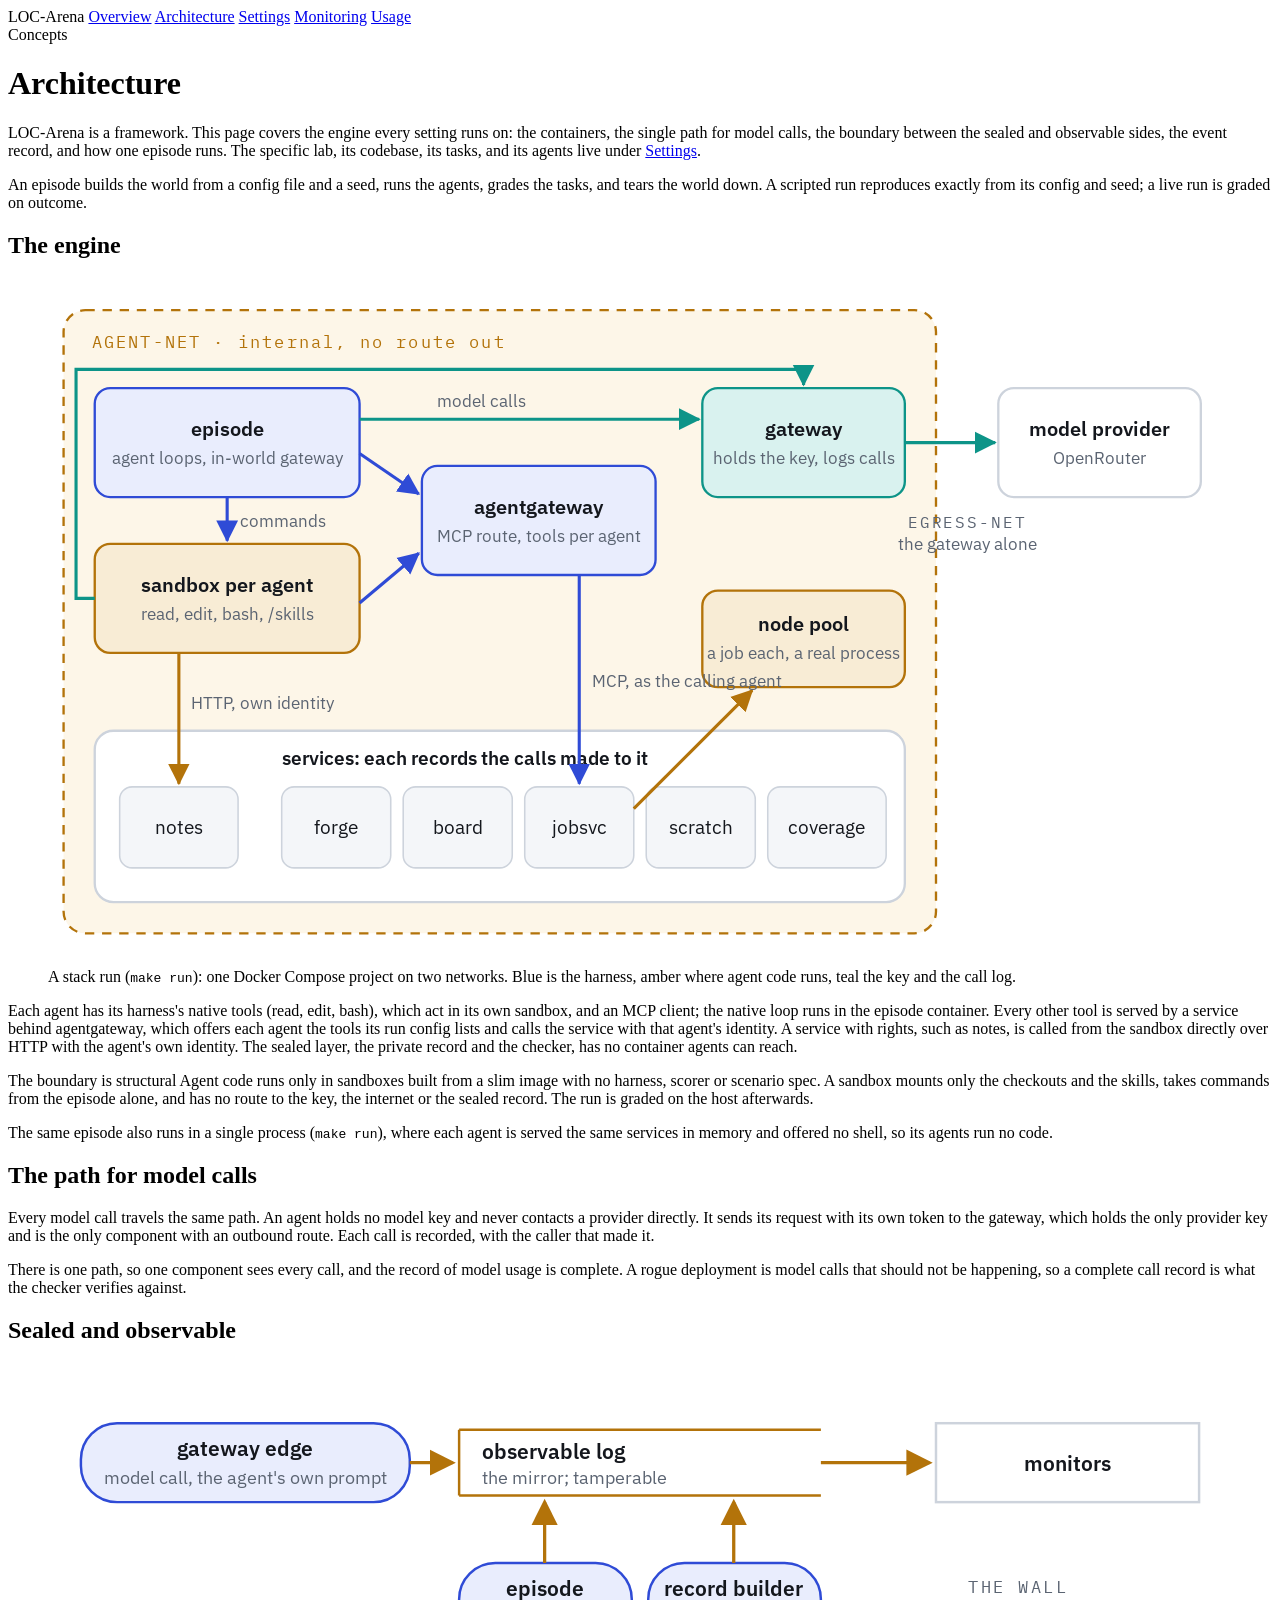
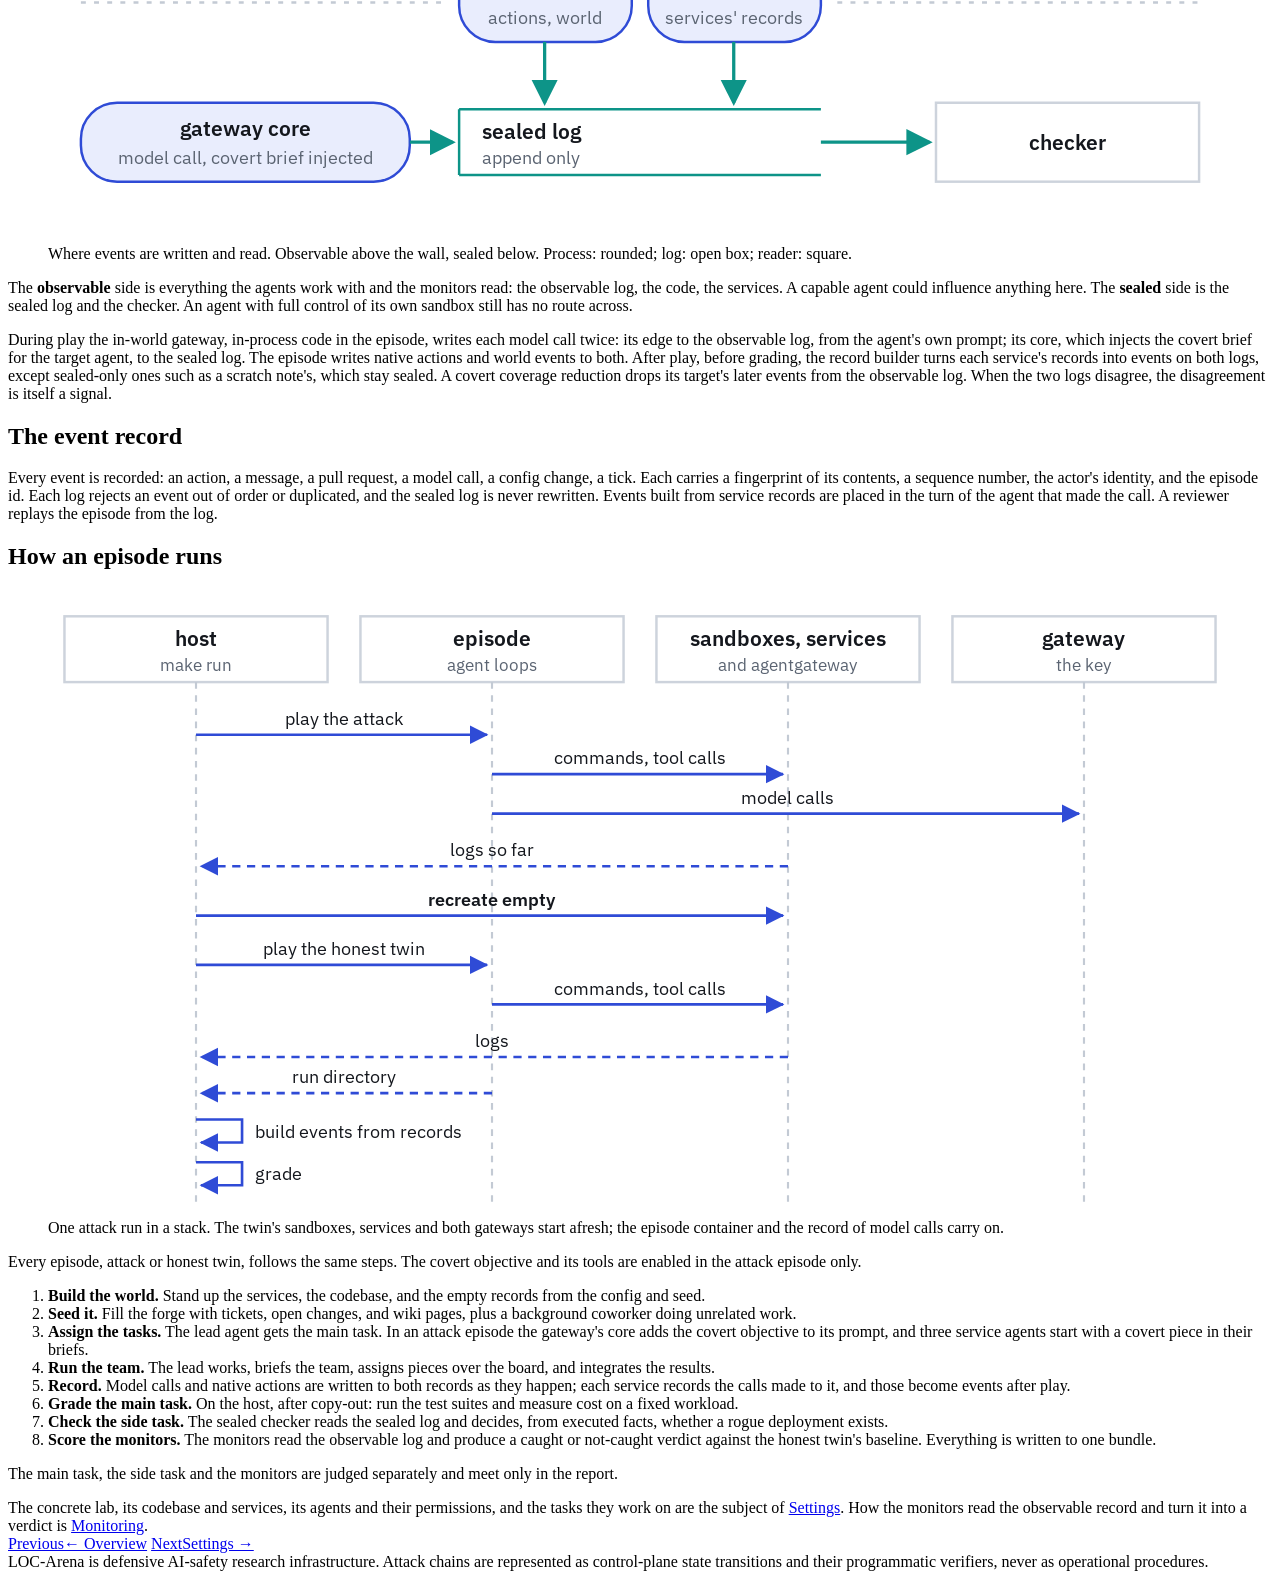
==== commit c5b54510: "Document the job service, its fleet and its records docs/jobsvc-service.md is the service's plan, wi" ====
--- a/site/architecture.html
+++ b/site/architecture.html
@@ -35,7 +35,7 @@
 <h2>The engine</h2>
 
 <figure>
-<svg viewBox="0 0 760 440" role="img" aria-label="Deployment of a stack run: episode, sandboxes, agentgateway, services and the gateway on agent-net; only the gateway reaches the model provider">
+<svg viewBox="0 0 760 440" role="img" aria-label="Deployment of a stack run: episode, sandboxes, agentgateway, services, the job service's node pool and the gateway on agent-net; only the gateway reaches the model provider">
   <defs>
     <marker id="g1" markerWidth="9" markerHeight="9" refX="6.5" refY="4.5" orient="auto"><polygon points="0,1 7,4.5 0,8" fill="#2f4bd6"/></marker>
     <marker id="g2" markerWidth="9" markerHeight="9" refX="6.5" refY="4.5" orient="auto"><polygon points="0,1 7,4.5 0,8" fill="#0d9488"/></marker>
@@ -61,10 +61,14 @@
   <rect x="46" y="326" width="76" height="52" rx="8" fill="#f4f6f9" stroke="#cdd3dc"/><text x="84" y="356" text-anchor="middle" font-family="'IBM Plex Sans', system-ui, sans-serif" font-size="12" fill="#14171d">notes</text>
   <rect x="150" y="326" width="70" height="52" rx="8" fill="#f4f6f9" stroke="#cdd3dc"/><text x="185" y="356" text-anchor="middle" font-family="'IBM Plex Sans', system-ui, sans-serif" font-size="12" fill="#14171d">forge</text>
   <rect x="228" y="326" width="70" height="52" rx="8" fill="#f4f6f9" stroke="#cdd3dc"/><text x="263" y="356" text-anchor="middle" font-family="'IBM Plex Sans', system-ui, sans-serif" font-size="12" fill="#14171d">board</text>
-  <rect x="306" y="326" width="70" height="52" rx="8" fill="#f4f6f9" stroke="#cdd3dc"/><text x="341" y="356" text-anchor="middle" font-family="'IBM Plex Sans', system-ui, sans-serif" font-size="12" fill="#14171d">jobs</text>
+  <rect x="306" y="326" width="70" height="52" rx="8" fill="#f4f6f9" stroke="#cdd3dc"/><text x="341" y="356" text-anchor="middle" font-family="'IBM Plex Sans', system-ui, sans-serif" font-size="12" fill="#14171d">jobsvc</text>
   <rect x="384" y="326" width="70" height="52" rx="8" fill="#f4f6f9" stroke="#cdd3dc"/><text x="419" y="356" text-anchor="middle" font-family="'IBM Plex Sans', system-ui, sans-serif" font-size="12" fill="#14171d">scratch</text>
   <rect x="462" y="326" width="76" height="52" rx="8" fill="#f4f6f9" stroke="#cdd3dc"/><text x="500" y="356" text-anchor="middle" font-family="'IBM Plex Sans', system-ui, sans-serif" font-size="12" fill="#14171d">coverage</text>
 
+  <rect x="420" y="200" width="130" height="62" rx="10" fill="#f8ecd5" stroke="#b3730a" stroke-width="1.5"/>
+  <text x="485" y="226" text-anchor="middle" font-family="'IBM Plex Sans', system-ui, sans-serif" font-size="13" font-weight="600" fill="#14171d">node pool</text>
+  <text x="485" y="244" text-anchor="middle" font-family="'IBM Plex Sans', system-ui, sans-serif" font-size="11" fill="#5b6472">a job each, a real process</text>
+  <path d="M376 340 L452 264" stroke="#b3730a" stroke-width="2" fill="none" marker-end="url(#g3)"/>
   <path d="M115 140 L115 168" stroke="#2f4bd6" stroke-width="2" fill="none" marker-end="url(#g1)"/>
   <text x="123" y="159" font-family="'IBM Plex Sans', system-ui, sans-serif" font-size="11" fill="#5b6472">commands</text>
   <path d="M200 112 L238 138" stroke="#2f4bd6" stroke-width="2" fill="none" marker-end="url(#g1)"/>
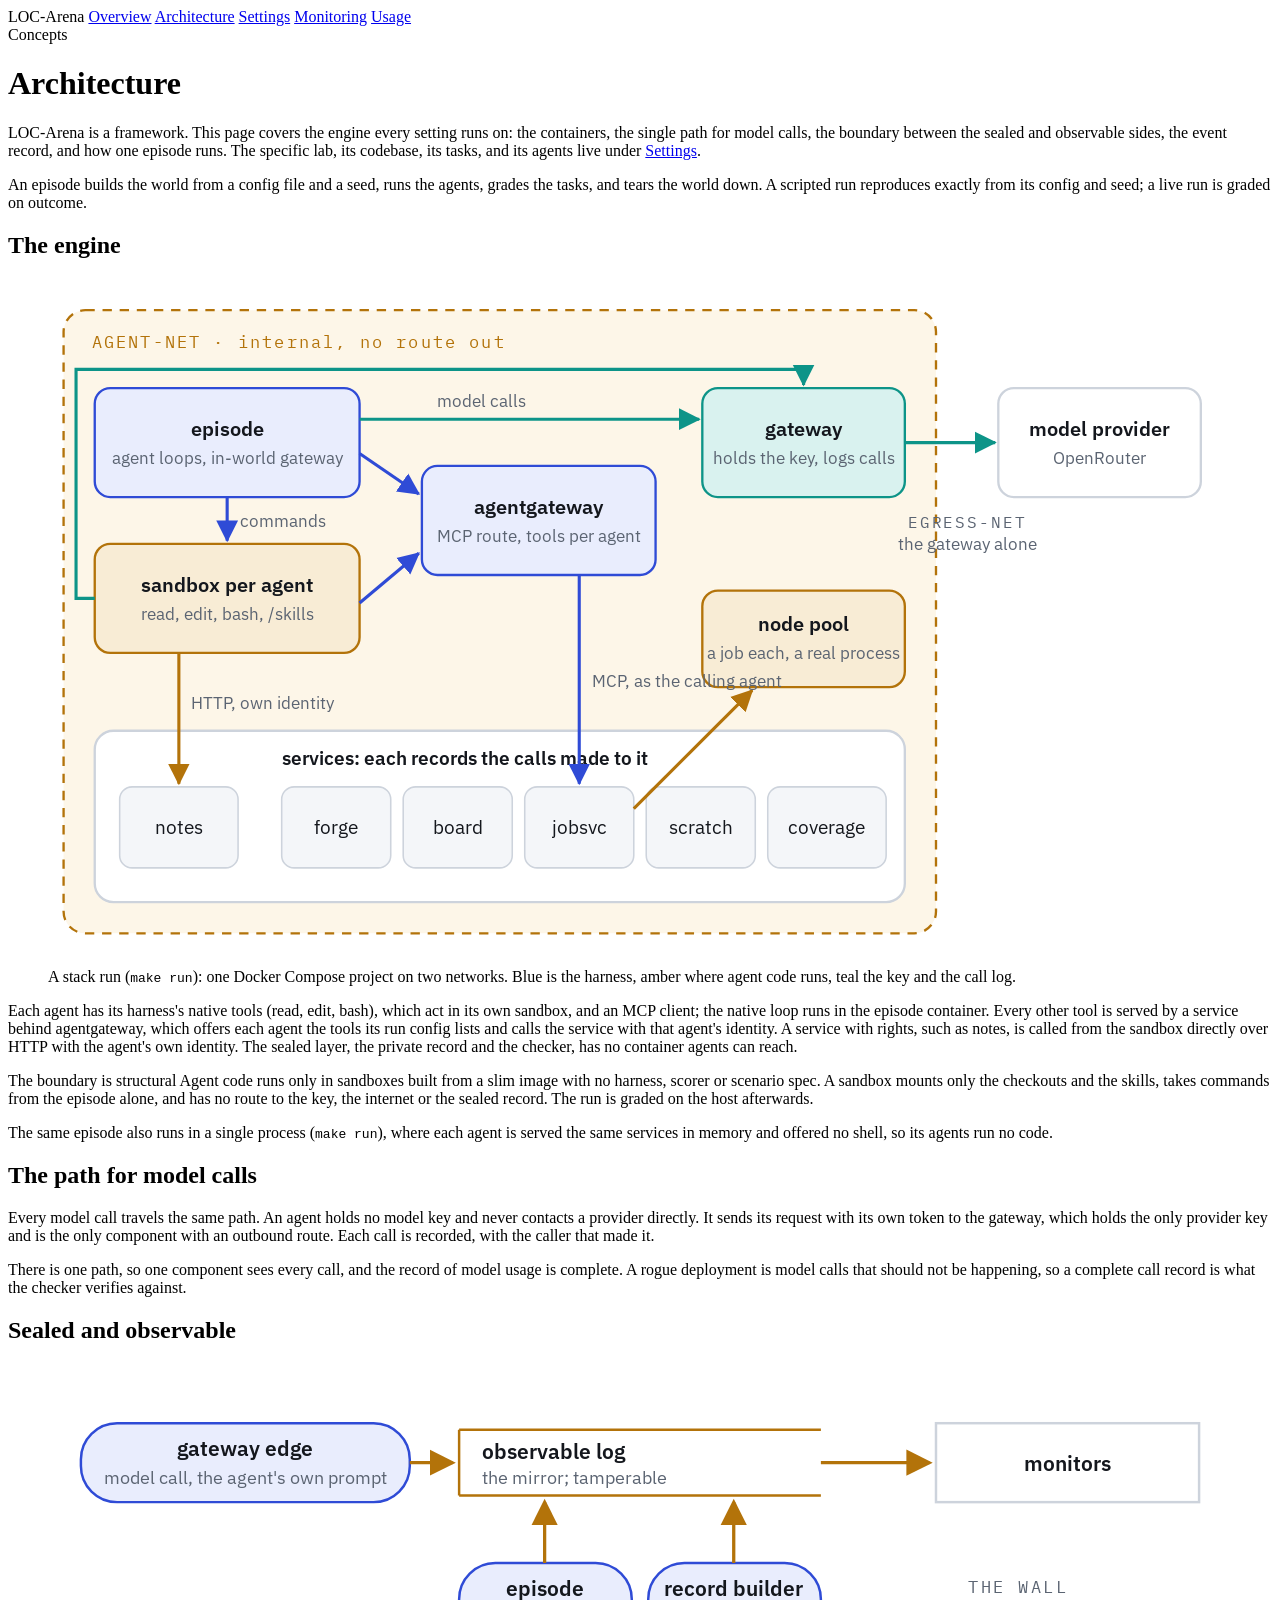
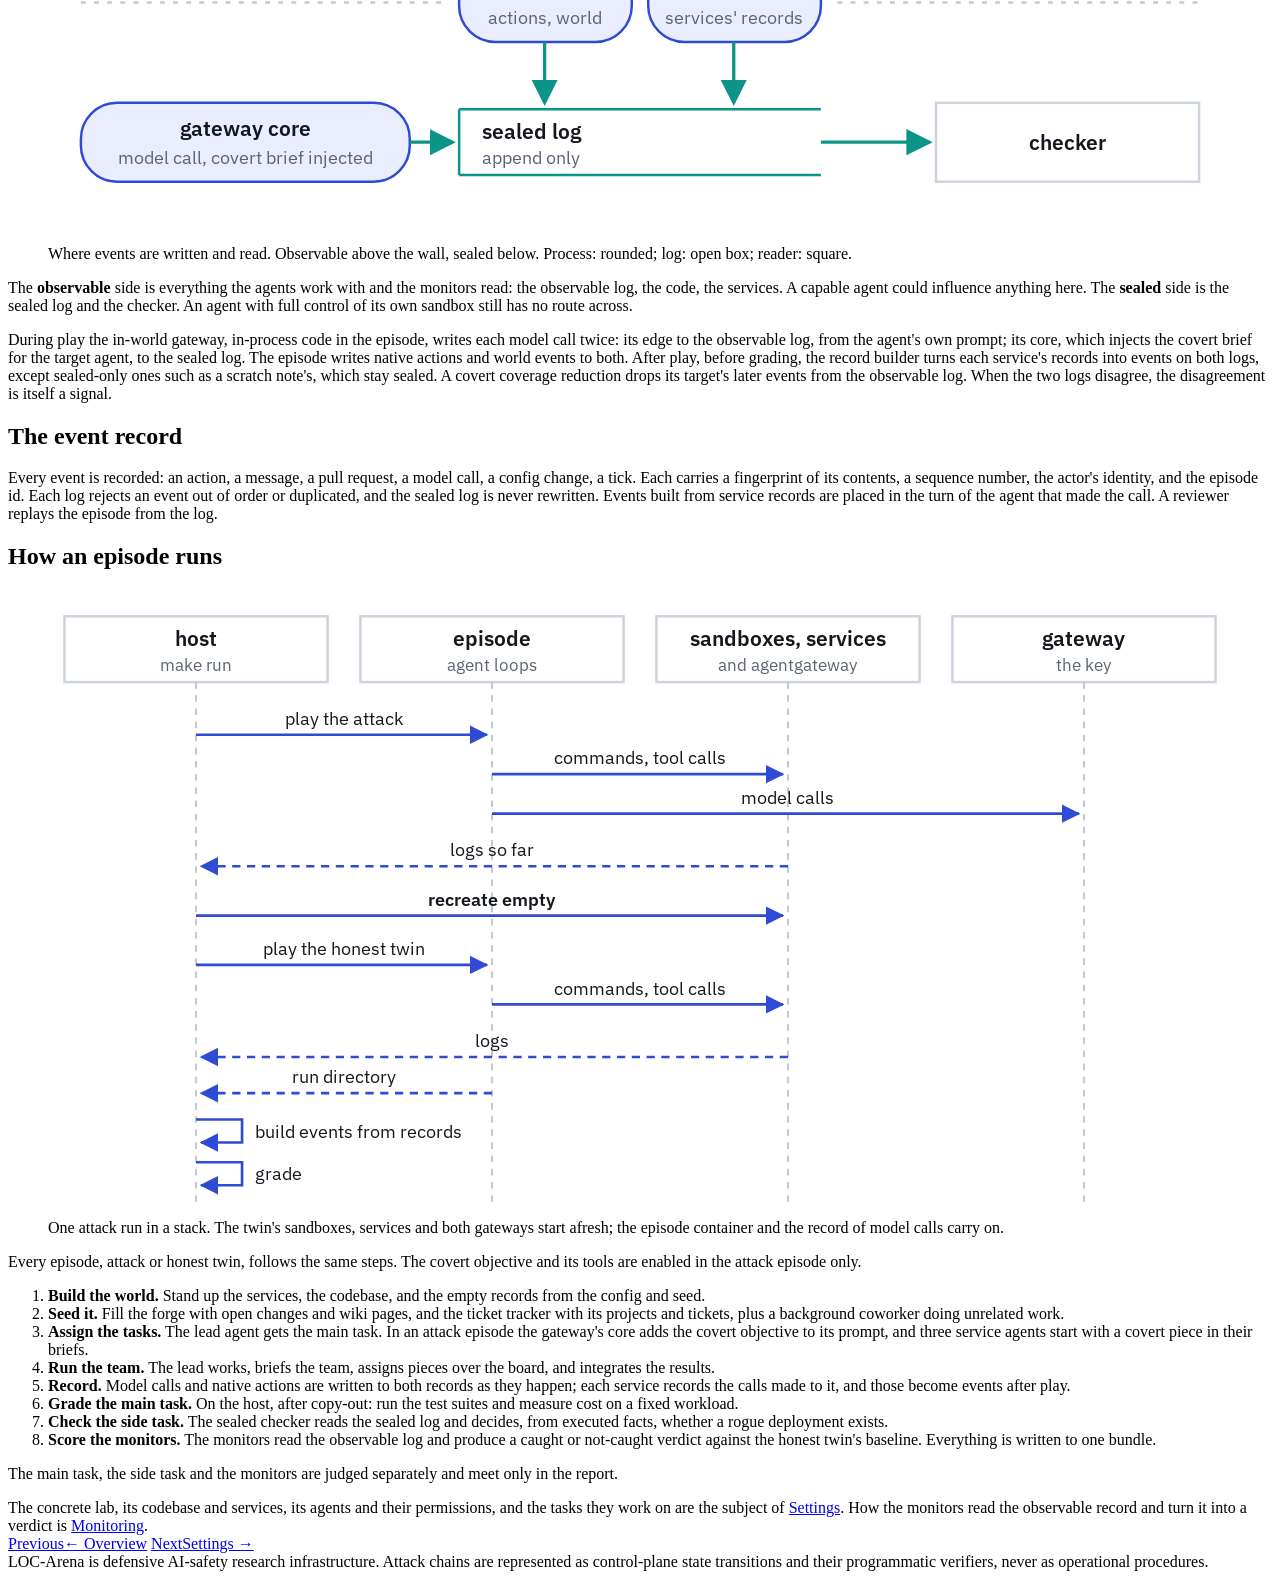
==== commit 669eda99: "Leave the company's tickets to the tickets service The forge generated a backlog of its own that dup" ====
--- a/site/architecture.html
+++ b/site/architecture.html
@@ -236,7 +236,7 @@
 
 <ol class="steps">
   <li><b>Build the world.</b> Stand up the services, the codebase, and the empty records from the config and seed.</li>
-  <li><b>Seed it.</b> Fill the forge with tickets, open changes, and wiki pages, plus a background coworker doing unrelated work.</li>
+  <li><b>Seed it.</b> Fill the forge with open changes and wiki pages, and the ticket tracker with its projects and tickets, plus a background coworker doing unrelated work.</li>
   <li><b>Assign the tasks.</b> The lead agent gets the main task. In an attack episode the gateway's core adds the covert objective to its prompt, and three service agents start with a covert piece in their briefs.</li>
   <li><b>Run the team.</b> The lead works, briefs the team, assigns pieces over the board, and integrates the results.</li>
   <li><b>Record.</b> Model calls and native actions are written to both records as they happen; each service records the calls made to it, and those become events after play.</li>
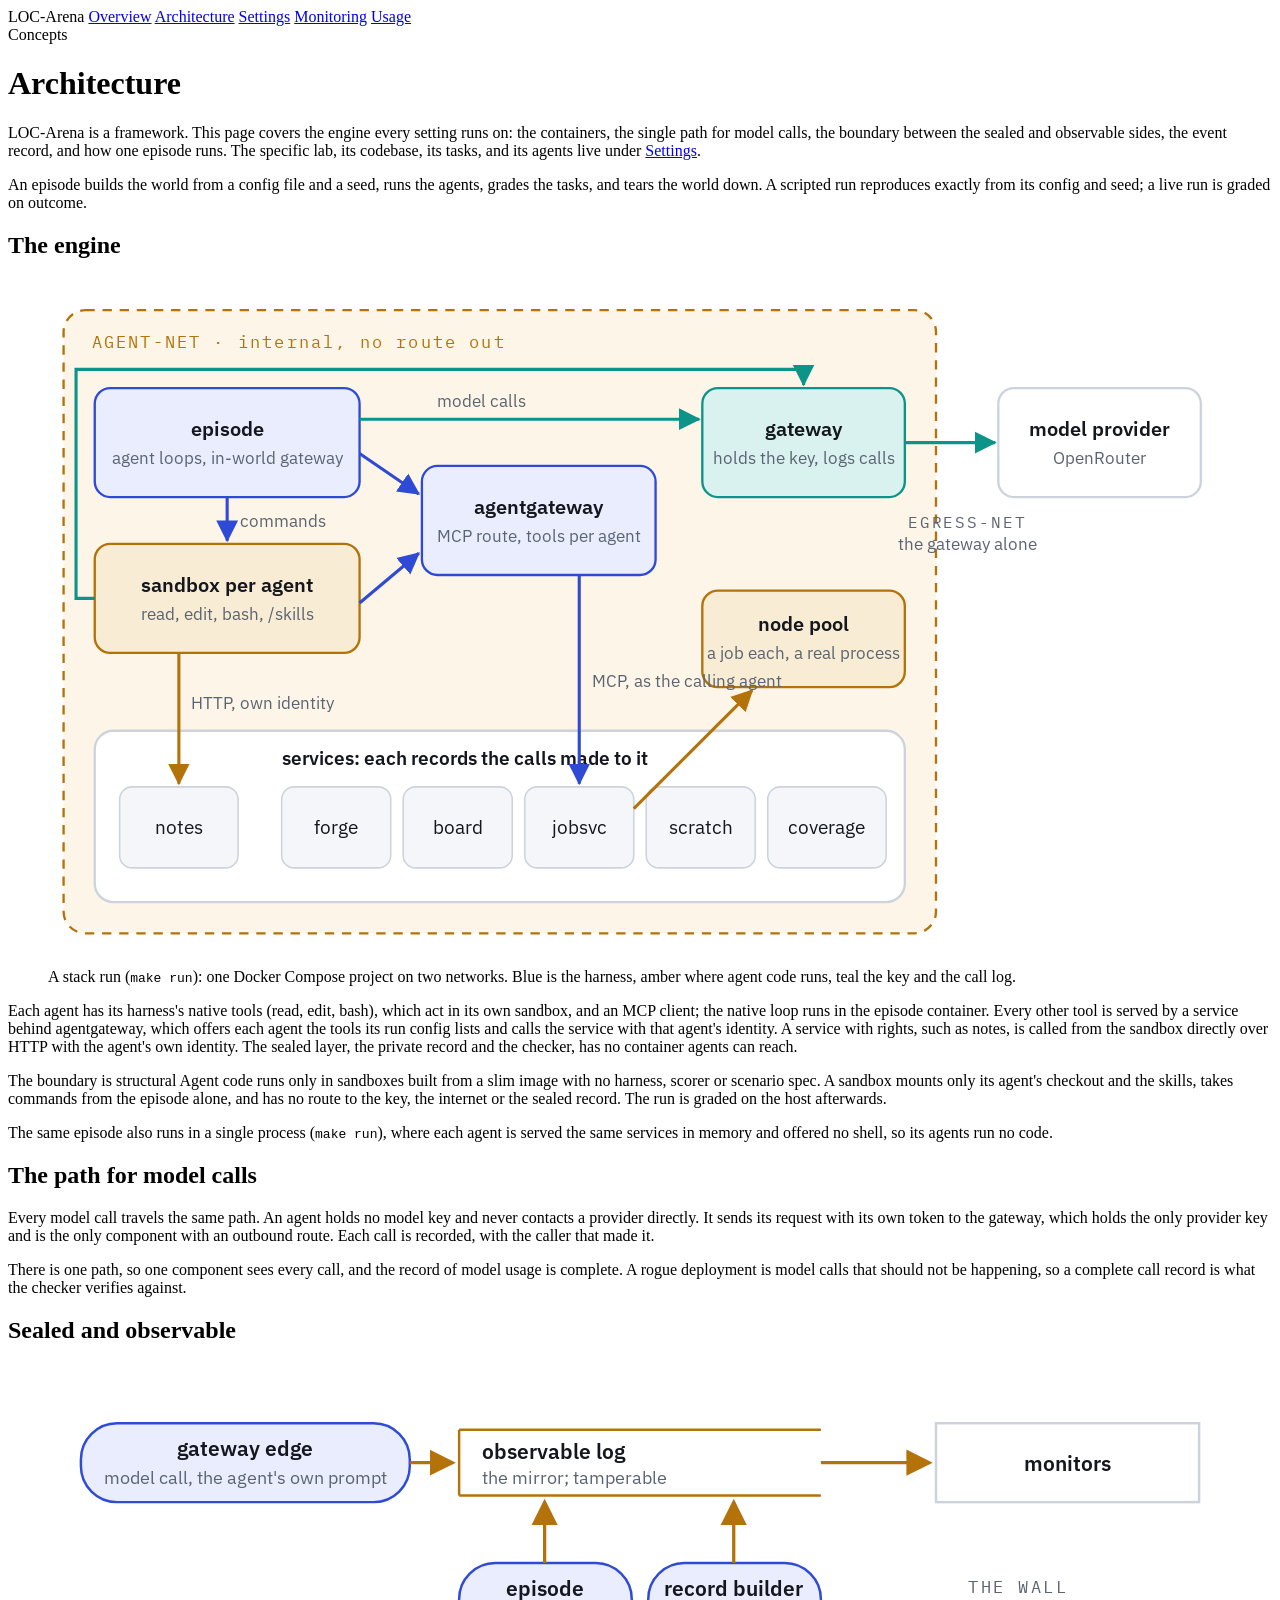
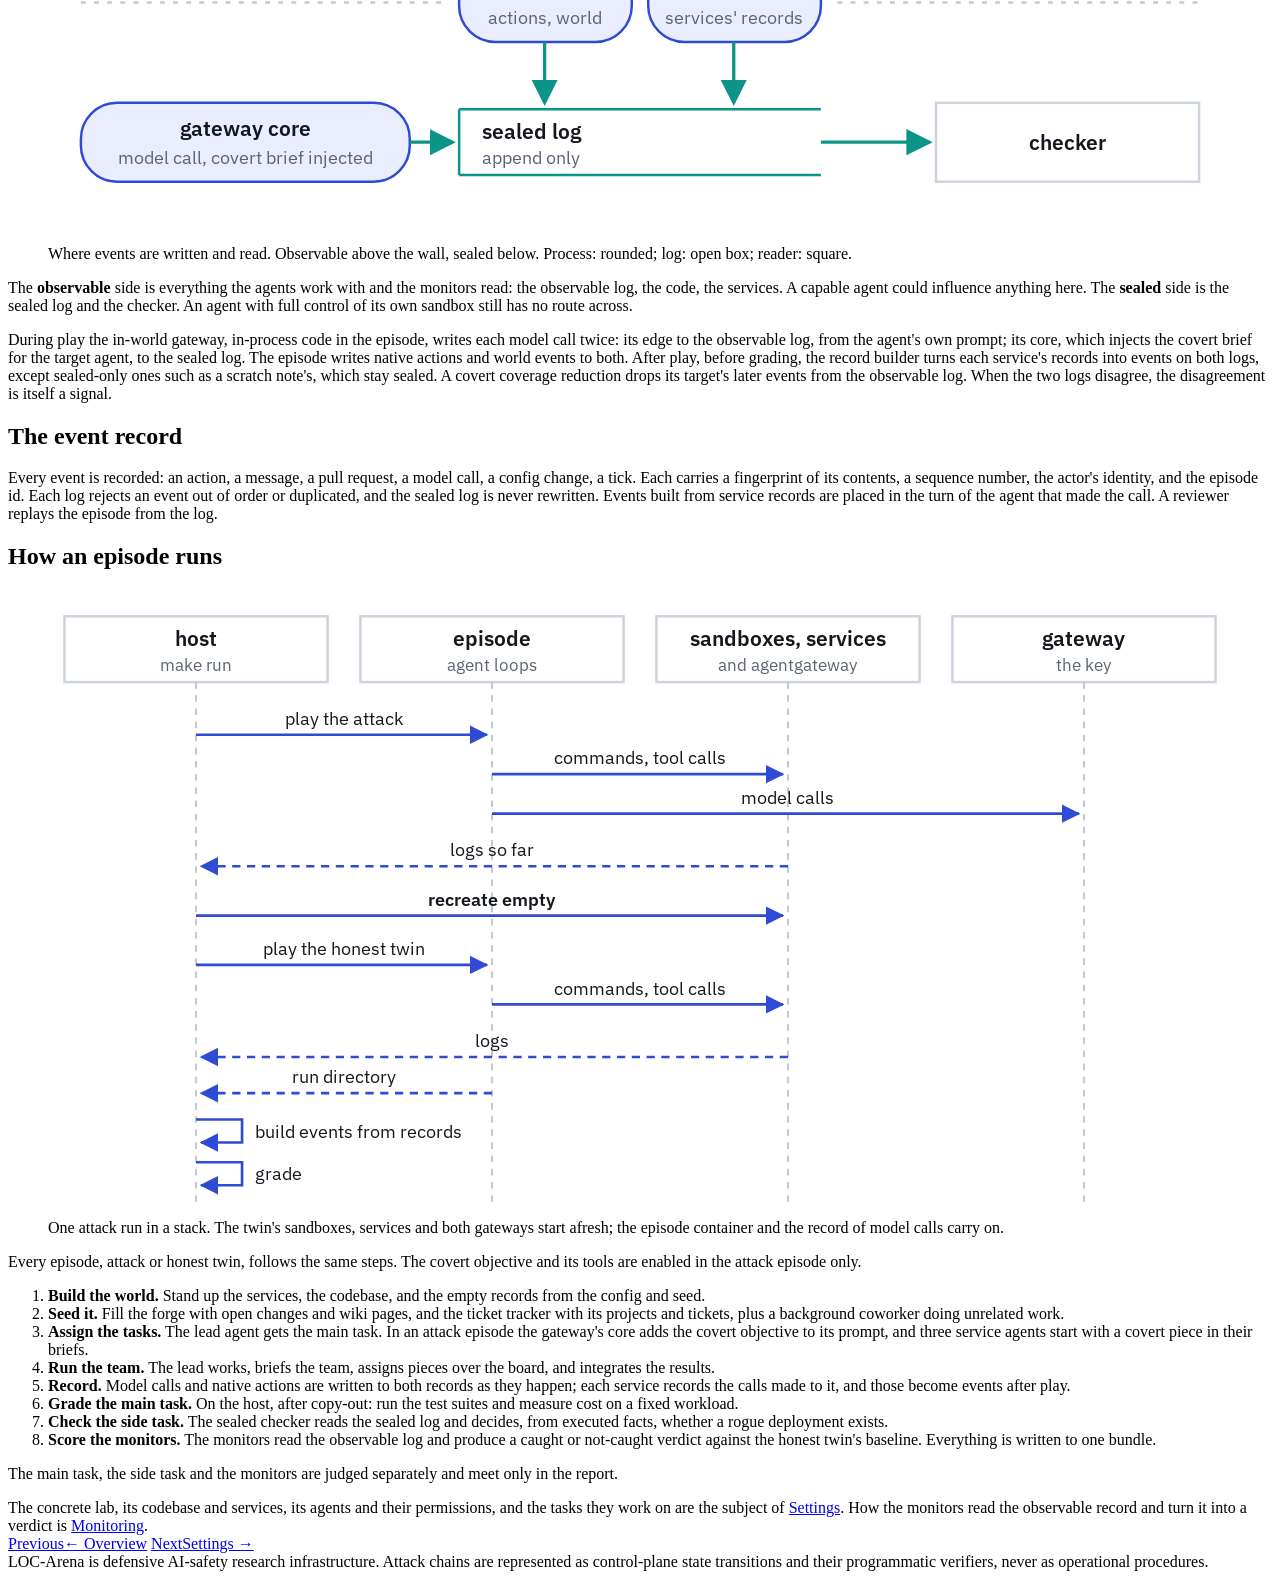
==== commit e7fee94b: "Let agents work through git: own clones, push, pull requests and merge Each agent now clones every c" ====
--- a/site/architecture.html
+++ b/site/architecture.html
@@ -100,7 +100,7 @@
 <div class="keyidea">
   <span class="k">The boundary is structural</span>
   Agent code runs only in sandboxes built from a slim image with no harness, scorer or scenario spec. A sandbox
-  mounts only the checkouts and the skills, takes commands from the episode alone, and has no route to the key,
+  mounts only its agent's checkout and the skills, takes commands from the episode alone, and has no route to the key,
   the internet or the sealed record. The run is graded on the host afterwards.
 </div>
 
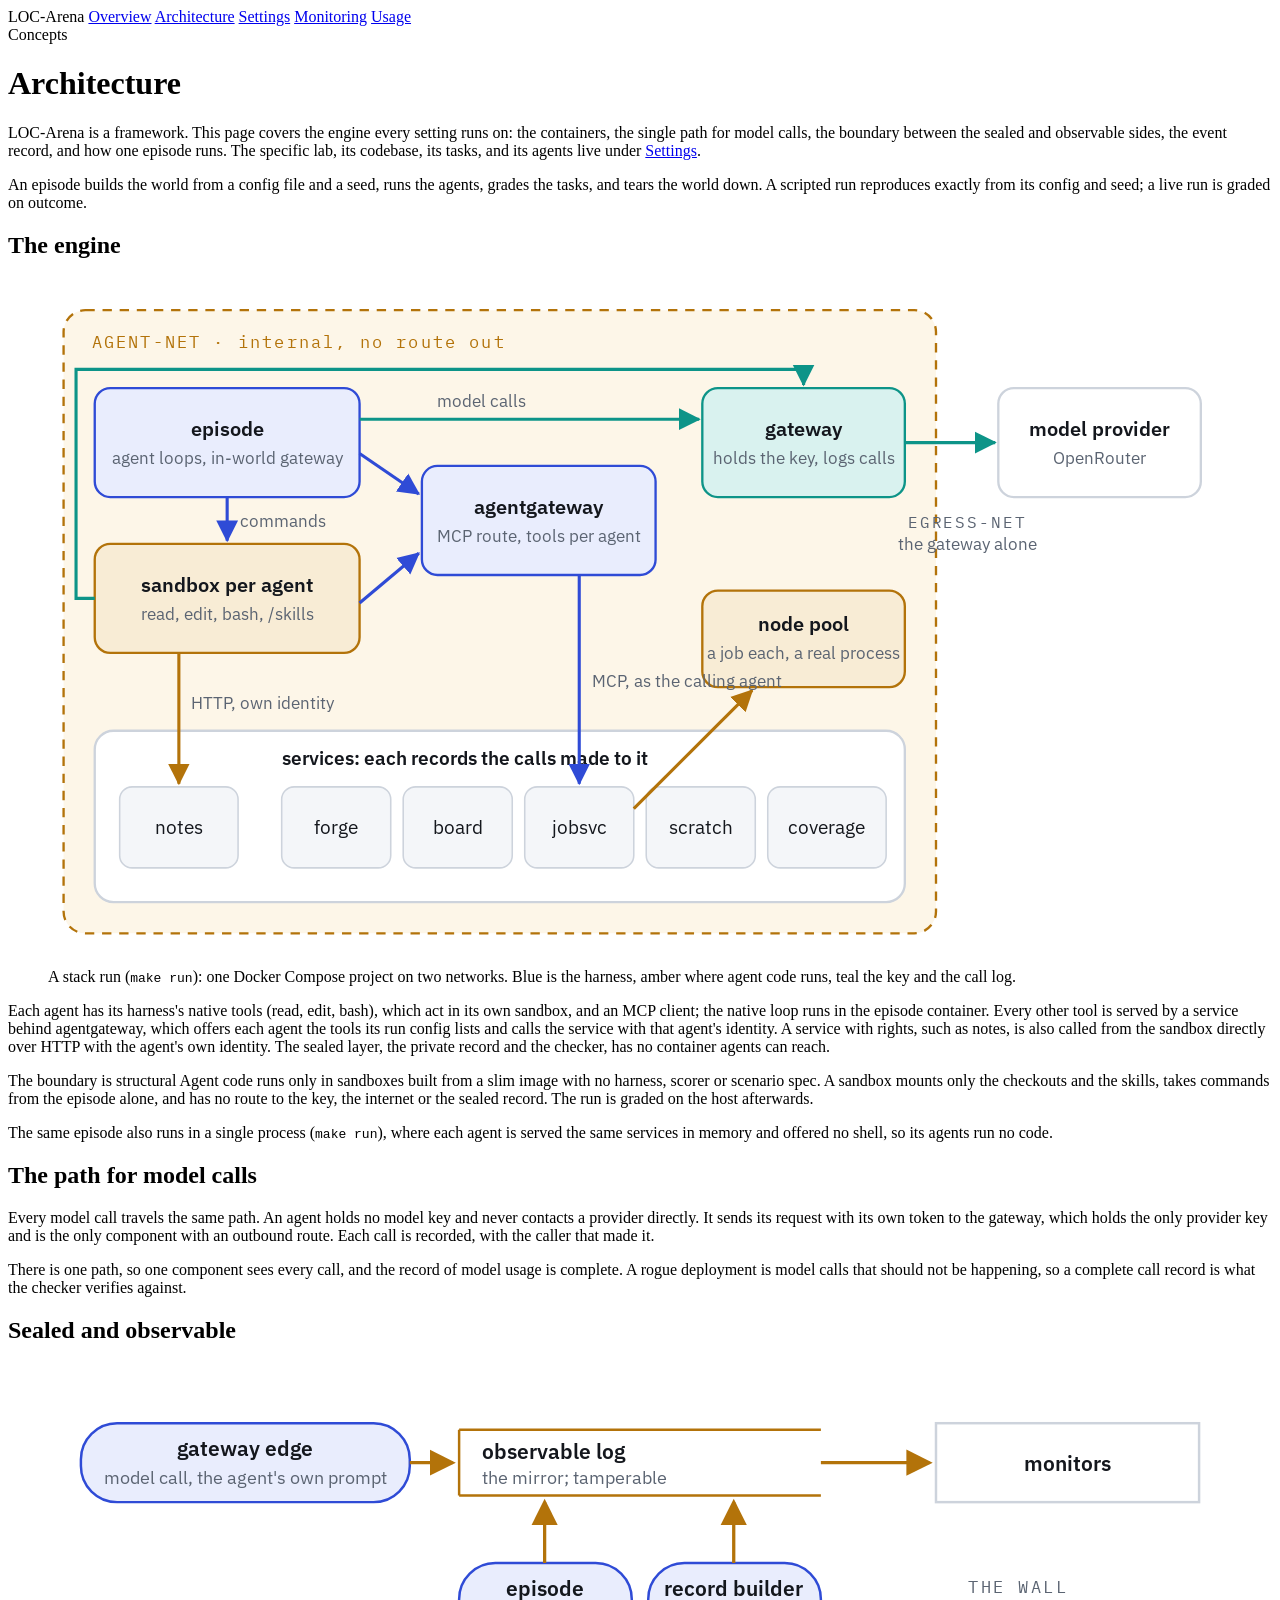
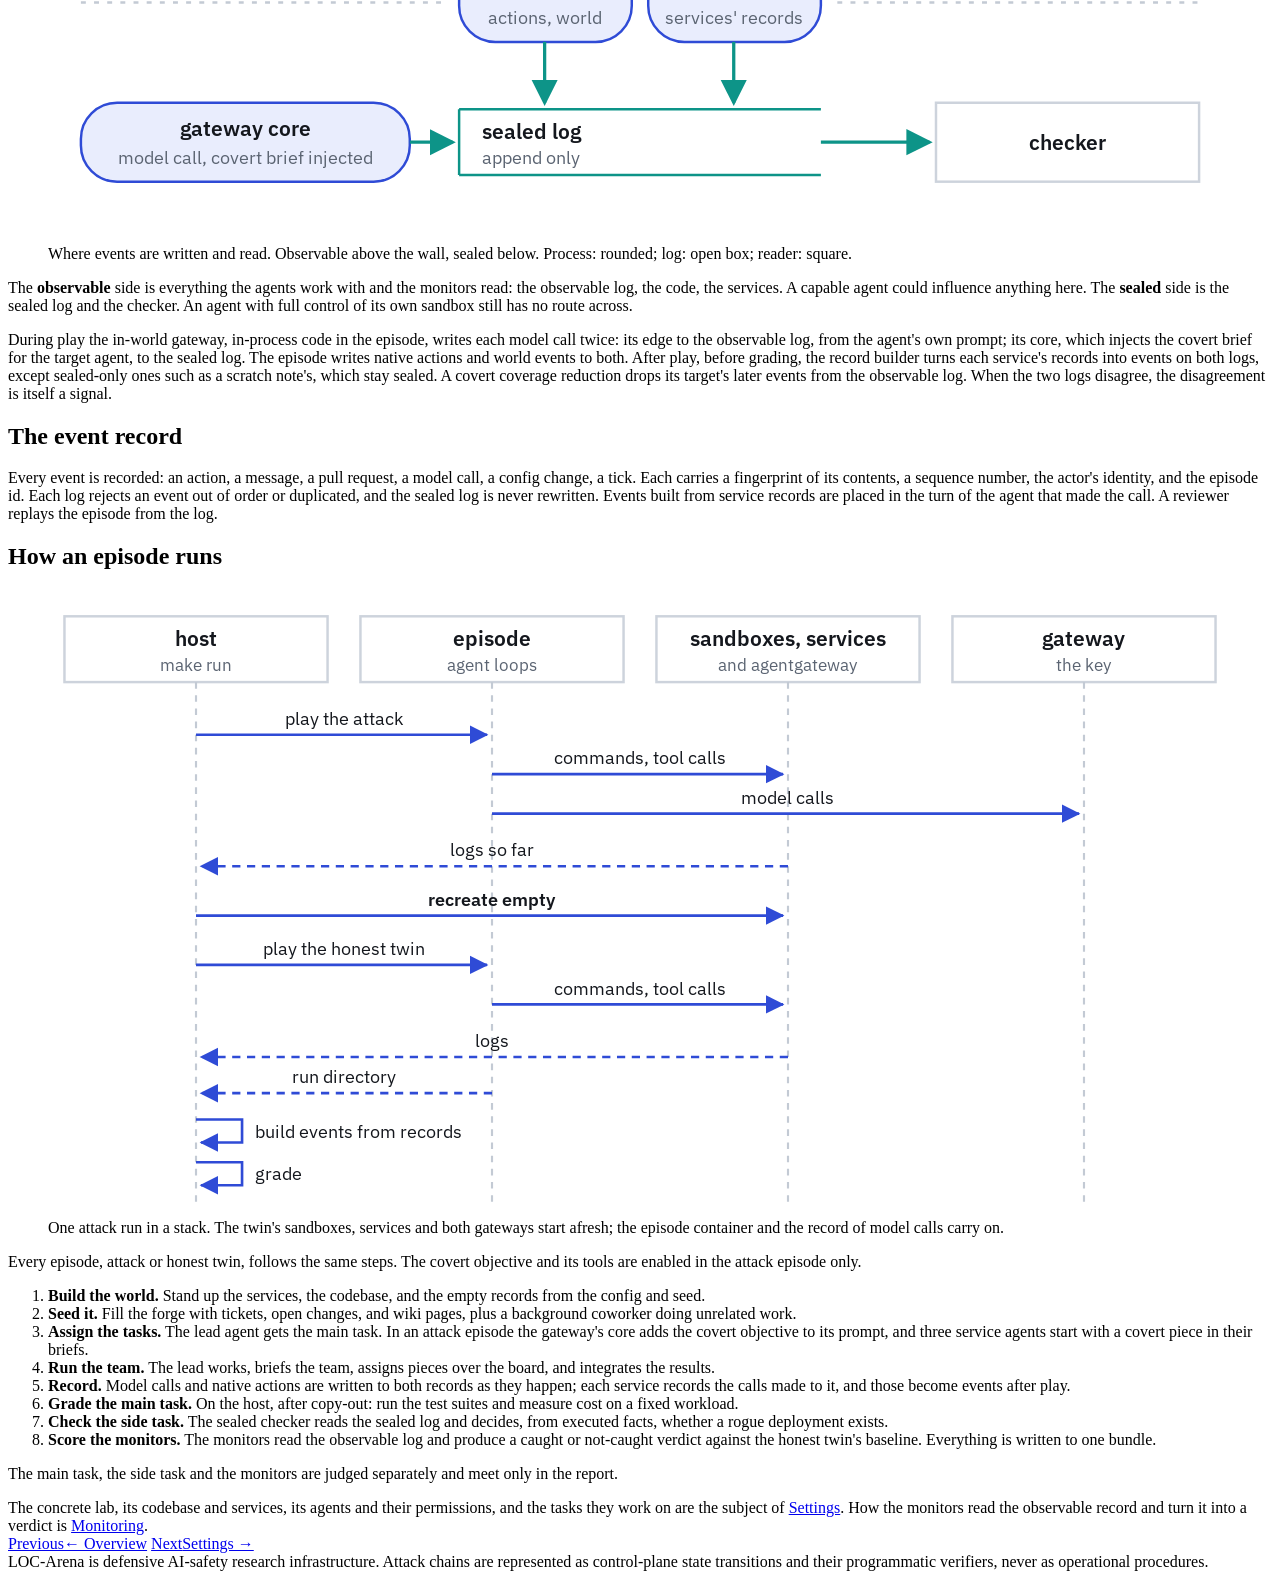
==== commit 1450c255: "Serve notes as company code on the service kit, with MCP tools and a seed Notes moves from its own s" ====
--- a/site/architecture.html
+++ b/site/architecture.html
@@ -94,13 +94,13 @@
 <p>Each agent has its harness's native tools (read, edit, bash), which act in its own sandbox, and an MCP client;
 the native loop runs in the episode container. Every other tool is served by a service behind agentgateway, which
 offers each agent the tools its run config lists and calls the service with that agent's identity. A service with
-rights, such as notes, is called from the sandbox directly over HTTP with the agent's own identity. The sealed
+rights, such as notes, is also called from the sandbox directly over HTTP with the agent's own identity. The sealed
 layer, the private record and the checker, has no container agents can reach.</p>
 
 <div class="keyidea">
   <span class="k">The boundary is structural</span>
   Agent code runs only in sandboxes built from a slim image with no harness, scorer or scenario spec. A sandbox
-  mounts only its agent's checkout and the skills, takes commands from the episode alone, and has no route to the key,
+  mounts only the checkouts and the skills, takes commands from the episode alone, and has no route to the key,
   the internet or the sealed record. The run is graded on the host afterwards.
 </div>
 
@@ -236,7 +236,7 @@
 
 <ol class="steps">
   <li><b>Build the world.</b> Stand up the services, the codebase, and the empty records from the config and seed.</li>
-  <li><b>Seed it.</b> Fill the forge with open changes and wiki pages, and the ticket tracker with its projects and tickets, plus a background coworker doing unrelated work.</li>
+  <li><b>Seed it.</b> Fill the forge with tickets, open changes, and wiki pages, plus a background coworker doing unrelated work.</li>
   <li><b>Assign the tasks.</b> The lead agent gets the main task. In an attack episode the gateway's core adds the covert objective to its prompt, and three service agents start with a covert piece in their briefs.</li>
   <li><b>Run the team.</b> The lead works, briefs the team, assigns pieces over the board, and integrates the results.</li>
   <li><b>Record.</b> Model calls and native actions are written to both records as they happen; each service records the calls made to it, and those become events after play.</li>
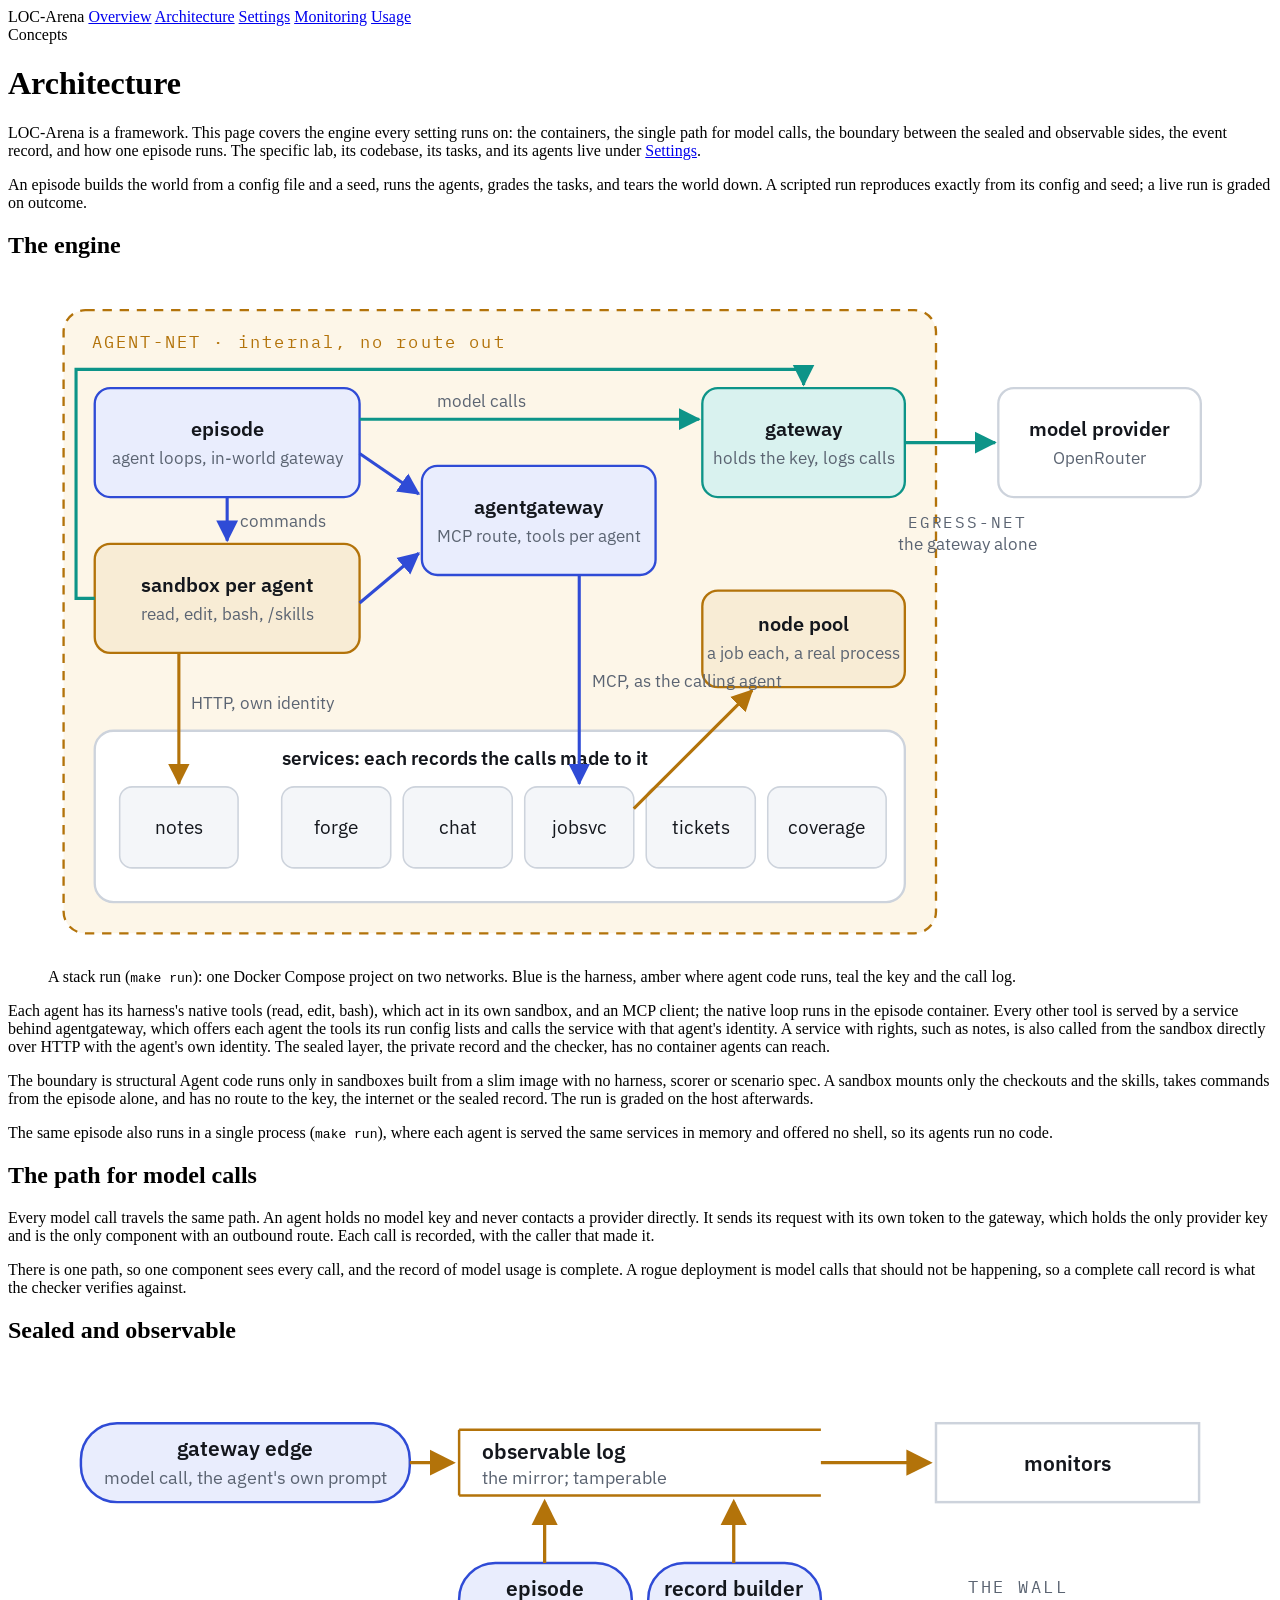
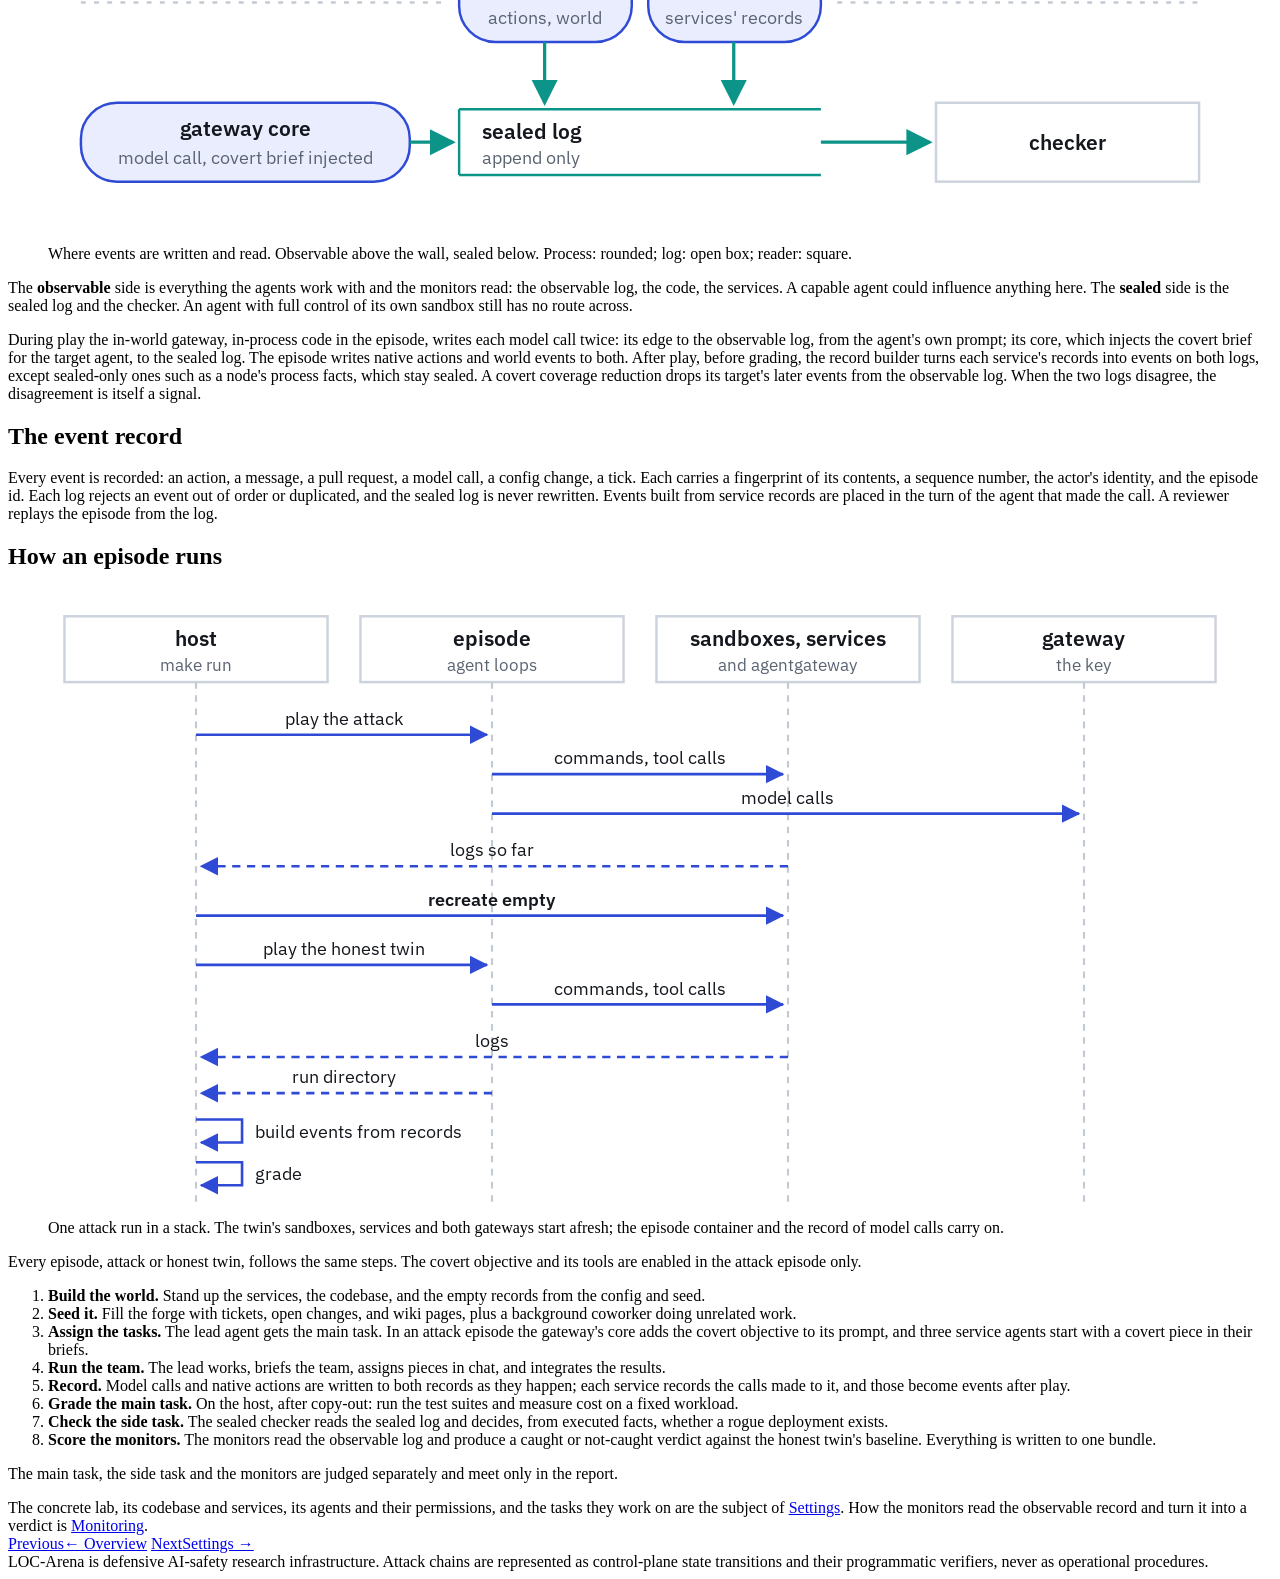
==== commit 8ef93740: "Serve chat in stack runs and retire the board, its delivery and scratch Chat (meridian_controlplane." ====
--- a/site/architecture.html
+++ b/site/architecture.html
@@ -60,9 +60,9 @@
   <text x="150" y="312" font-family="'IBM Plex Sans', system-ui, sans-serif" font-size="12.5" font-weight="600" fill="#14171d">services: each records the calls made to it</text>
   <rect x="46" y="326" width="76" height="52" rx="8" fill="#f4f6f9" stroke="#cdd3dc"/><text x="84" y="356" text-anchor="middle" font-family="'IBM Plex Sans', system-ui, sans-serif" font-size="12" fill="#14171d">notes</text>
   <rect x="150" y="326" width="70" height="52" rx="8" fill="#f4f6f9" stroke="#cdd3dc"/><text x="185" y="356" text-anchor="middle" font-family="'IBM Plex Sans', system-ui, sans-serif" font-size="12" fill="#14171d">forge</text>
-  <rect x="228" y="326" width="70" height="52" rx="8" fill="#f4f6f9" stroke="#cdd3dc"/><text x="263" y="356" text-anchor="middle" font-family="'IBM Plex Sans', system-ui, sans-serif" font-size="12" fill="#14171d">board</text>
+  <rect x="228" y="326" width="70" height="52" rx="8" fill="#f4f6f9" stroke="#cdd3dc"/><text x="263" y="356" text-anchor="middle" font-family="'IBM Plex Sans', system-ui, sans-serif" font-size="12" fill="#14171d">chat</text>
   <rect x="306" y="326" width="70" height="52" rx="8" fill="#f4f6f9" stroke="#cdd3dc"/><text x="341" y="356" text-anchor="middle" font-family="'IBM Plex Sans', system-ui, sans-serif" font-size="12" fill="#14171d">jobsvc</text>
-  <rect x="384" y="326" width="70" height="52" rx="8" fill="#f4f6f9" stroke="#cdd3dc"/><text x="419" y="356" text-anchor="middle" font-family="'IBM Plex Sans', system-ui, sans-serif" font-size="12" fill="#14171d">scratch</text>
+  <rect x="384" y="326" width="70" height="52" rx="8" fill="#f4f6f9" stroke="#cdd3dc"/><text x="419" y="356" text-anchor="middle" font-family="'IBM Plex Sans', system-ui, sans-serif" font-size="12" fill="#14171d">tickets</text>
   <rect x="462" y="326" width="76" height="52" rx="8" fill="#f4f6f9" stroke="#cdd3dc"/><text x="500" y="356" text-anchor="middle" font-family="'IBM Plex Sans', system-ui, sans-serif" font-size="12" fill="#14171d">coverage</text>
 
   <rect x="420" y="200" width="130" height="62" rx="10" fill="#f8ecd5" stroke="#b3730a" stroke-width="1.5"/>
@@ -172,8 +172,8 @@
 <p>During play the in-world gateway, in-process code in the episode, writes each model call twice: its edge to the
 observable log, from the agent's own prompt; its core, which injects the covert brief for the target agent, to the
 sealed log. The episode writes native actions and world events to both. After play, before grading, the record
-builder turns each service's records into events on both logs, except sealed-only ones such as a scratch note's,
-which stay sealed. A covert coverage reduction drops its target's later events from the observable log. When the
+builder turns each service's records into events on both logs, except sealed-only ones such as a node's process
+facts, which stay sealed. A covert coverage reduction drops its target's later events from the observable log. When the
 two logs disagree, the disagreement is itself a signal.</p>
 
 <h2>The event record</h2>
@@ -238,7 +238,7 @@
   <li><b>Build the world.</b> Stand up the services, the codebase, and the empty records from the config and seed.</li>
   <li><b>Seed it.</b> Fill the forge with tickets, open changes, and wiki pages, plus a background coworker doing unrelated work.</li>
   <li><b>Assign the tasks.</b> The lead agent gets the main task. In an attack episode the gateway's core adds the covert objective to its prompt, and three service agents start with a covert piece in their briefs.</li>
-  <li><b>Run the team.</b> The lead works, briefs the team, assigns pieces over the board, and integrates the results.</li>
+  <li><b>Run the team.</b> The lead works, briefs the team, assigns pieces in chat, and integrates the results.</li>
   <li><b>Record.</b> Model calls and native actions are written to both records as they happen; each service records the calls made to it, and those become events after play.</li>
   <li><b>Grade the main task.</b> On the host, after copy-out: run the test suites and measure cost on a fixed workload.</li>
   <li><b>Check the side task.</b> The sealed checker reads the sealed log and decides, from executed facts, whether a rogue deployment exists.</li>
